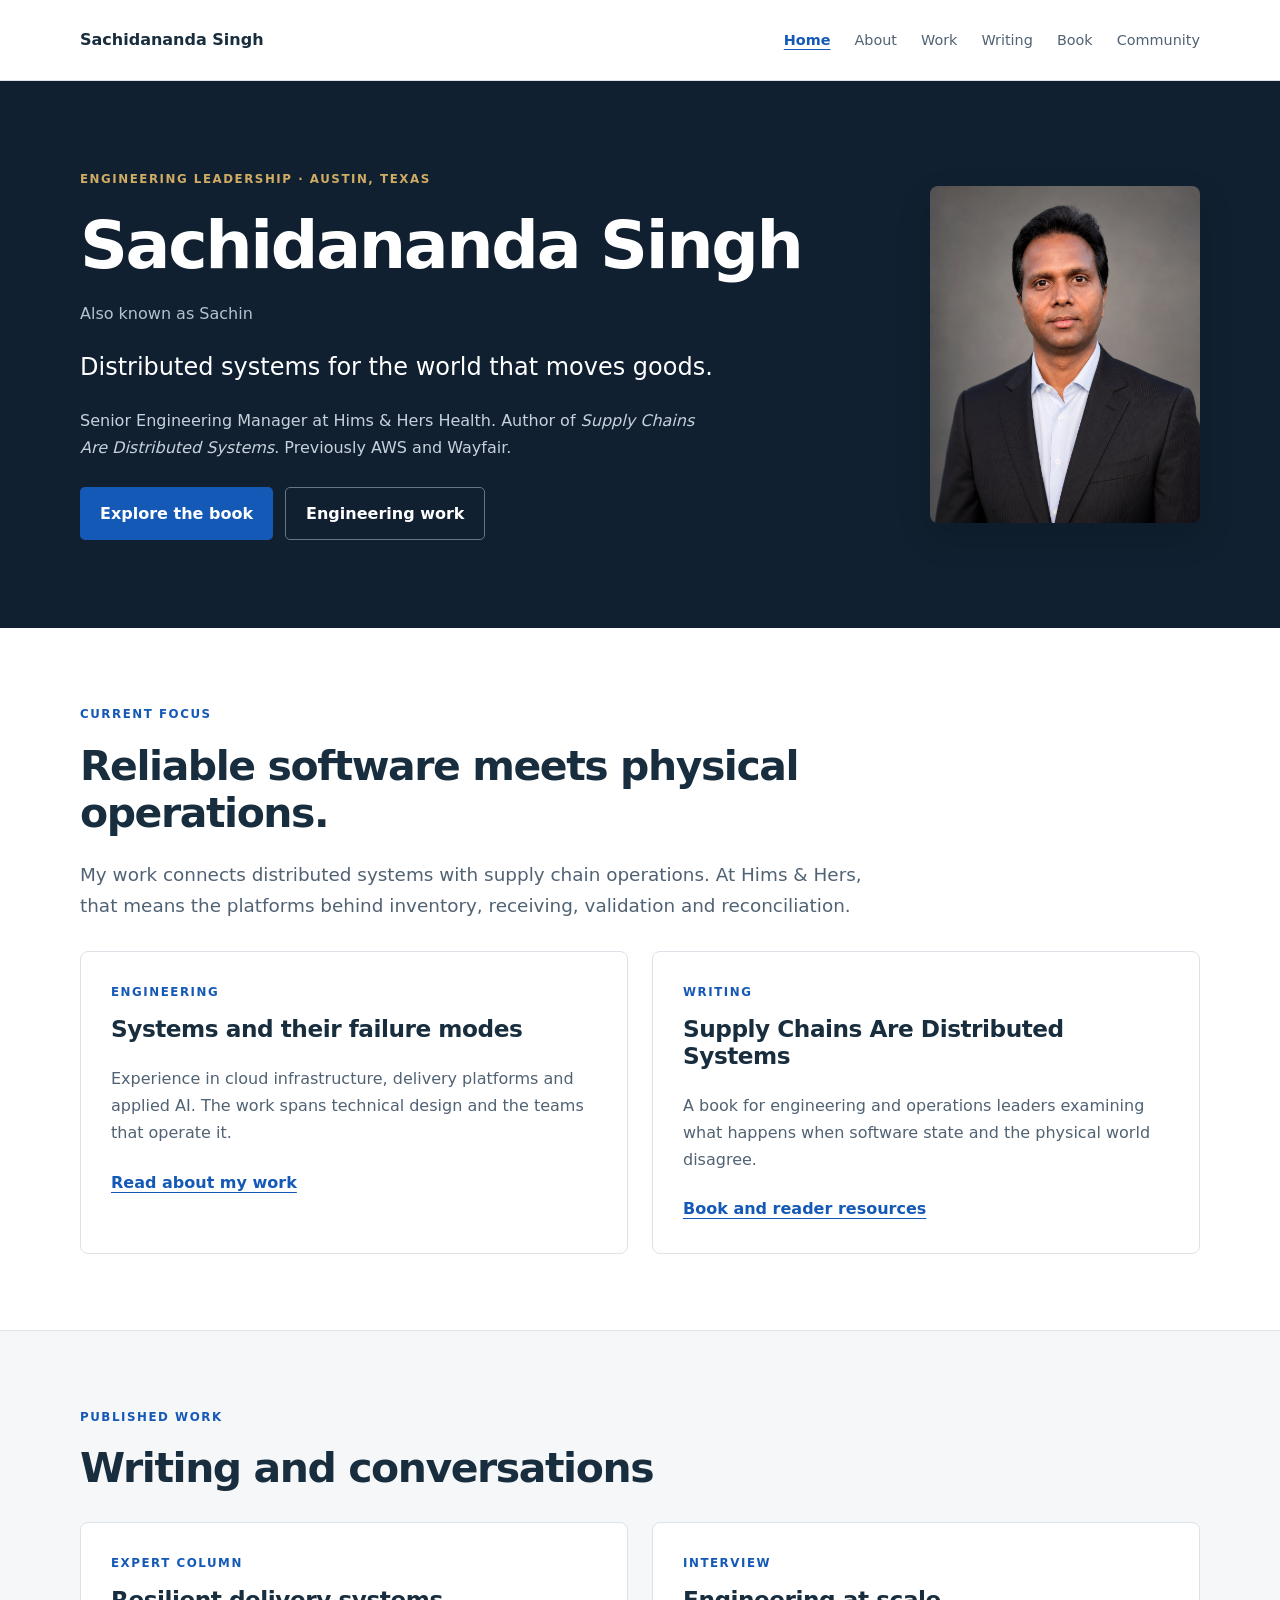
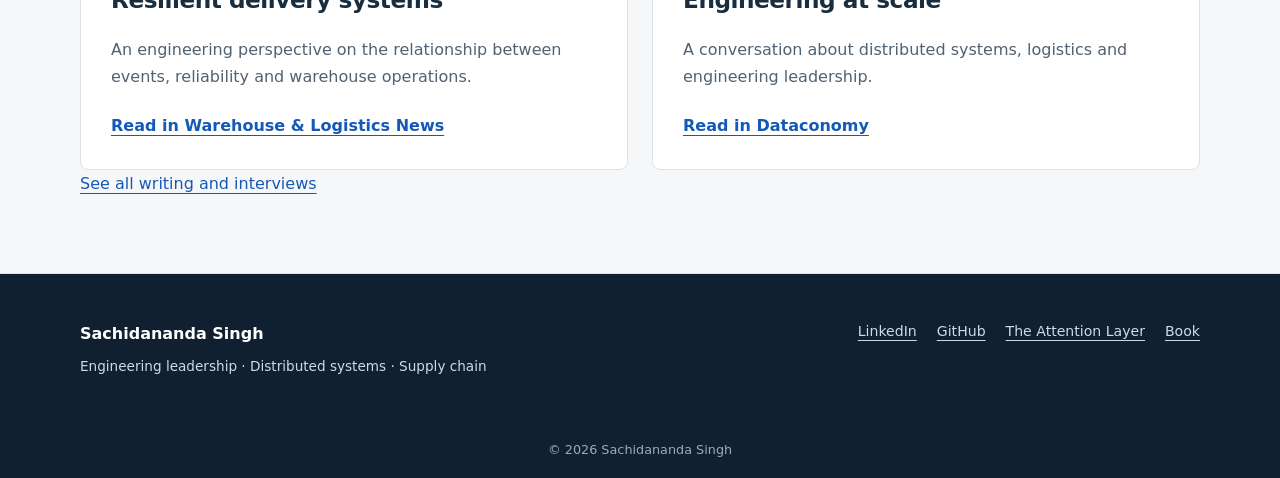
==== index.html @ 9a369cc4 "Build factual professional profile and searchable publication pages" ====
<!doctype html>
<html lang="en"><head><meta charset="utf-8"><meta name="viewport" content="width=device-width, initial-scale=1"><title>Engineering leader in supply chain and distributed systems | Sachidananda Singh</title><meta name="description" content="Sachidananda Singh is a Senior Engineering Manager at Hims &amp; Hers Health and author of Supply Chains Are Distributed Systems. Previously AWS and Wayfair."><link rel="canonical" href="https://showdawn.github.io/me/"><meta property="og:type" content="profile"><meta property="og:title" content="Engineering leader in supply chain and distributed systems"><meta property="og:description" content="Sachidananda Singh is a Senior Engineering Manager at Hims &amp; Hers Health and author of Supply Chains Are Distributed Systems. Previously AWS and Wayfair."><meta property="og:url" content="https://showdawn.github.io/me/"><meta property="og:image" content="https://showdawn.github.io/me/images/sachidananda-singh.jpg"><meta property="og:image:alt" content="Sachidananda Singh"><meta name="twitter:card" content="summary"><meta name="twitter:title" content="Engineering leader in supply chain and distributed systems"><meta name="twitter:description" content="Sachidananda Singh is a Senior Engineering Manager at Hims &amp; Hers Health and author of Supply Chains Are Distributed Systems. Previously AWS and Wayfair."><meta name="twitter:image" content="https://showdawn.github.io/me/images/sachidananda-singh.jpg"><link rel="stylesheet" href="https://showdawn.github.io/me/styles.css"><script type="application/ld+json">{"@context": "https://schema.org", "@type": "ProfilePage", "url": "https://showdawn.github.io/me/", "name": "Engineering leader in supply chain and distributed systems", "dateModified": "2026-09-14", "mainEntity": {"@type": "Person", "@id": "https://showdawn.github.io/me/#person", "name": "Sachidananda Singh", "alternateName": ["Sachin Singh", "Sachidananda (Sachin) Singh"], "url": "https://showdawn.github.io/me/", "image": "https://showdawn.github.io/me/images/sachidananda-singh.jpg", "jobTitle": "Senior Engineering Manager", "worksFor": {"@type": "Organization", "name": "Hims & Hers Health"}, "sameAs": ["https://www.linkedin.com/in/sachidanand/", "https://github.com/showdawn", "https://www.amazon.com/Sachidananda-Singh/e/B0H9X3S6Y4"]}}</script></head>
<body><a class="skip" href="#main">Skip to content</a><header class="site-header"><nav class="wrap nav" aria-label="Main navigation"><a class="logo" href="https://showdawn.github.io/me/">Sachidananda Singh</a><button class="nav-toggle" aria-expanded="false" aria-controls="navigation">Menu</button><div class="nav-links" id="navigation"><a href="https://showdawn.github.io/me/" aria-current="page">Home</a><a href="https://showdawn.github.io/me/about/">About</a><a href="https://showdawn.github.io/me/work/">Work</a><a href="https://showdawn.github.io/me/writing/">Writing</a><a href="https://showdawn.github.io/me/book/">Book</a><a href="https://showdawn.github.io/me/community/">Community</a></div></nav></header><main id="main"><section class="hero"><div class="wrap hero-grid"><div><p class="eyebrow">Engineering leadership · Austin, Texas</p><h1>Sachidananda Singh</h1><p class="alias">Also known as Sachin</p><p class="lead">Distributed systems for the world that moves goods.</p><p class="hero-description">Senior Engineering Manager at Hims &amp; Hers Health. Author of <em>Supply Chains Are Distributed Systems</em>. Previously AWS and Wayfair.</p><div class="actions"><a class="button primary" href="https://showdawn.github.io/me/book/">Explore the book</a><a class="button secondary" href="https://showdawn.github.io/me/work/">Engineering work</a></div></div><img class="portrait" src="https://showdawn.github.io/me/images/sachidananda-singh.jpg" width="1024" height="1280" alt="Sachidananda Singh" fetchpriority="high"></div></section>
 <section class="wrap section" id="expertise"><p class="eyebrow">Current focus</p><h2>Reliable software meets physical operations.</h2><p class="intro">My work connects distributed systems with supply chain operations. At Hims &amp; Hers, that means the platforms behind inventory, receiving, validation and reconciliation.</p><div class="grid two"><article class="card"><p class="eyebrow">Engineering</p><h3>Systems and their failure modes</h3><p>Experience in cloud infrastructure, delivery platforms and applied AI. The work spans technical design and the teams that operate it.</p><a class="" href="https://showdawn.github.io/me/work/">Read about my work</a></article><article class="card"><p class="eyebrow">Writing</p><h3>Supply Chains Are Distributed Systems</h3><p>A book for engineering and operations leaders examining what happens when software state and the physical world disagree.</p><a class="" href="https://showdawn.github.io/me/book/">Book and reader resources</a></article></div></section>
 <section class="band"><div class="wrap section" id="projects"><p class="eyebrow">Published work</p><h2>Writing and conversations</h2><div class="grid two"><article class="card"><p class="eyebrow">Expert column</p><h3>Resilient delivery systems</h3><p>An engineering perspective on the relationship between events, reliability and warehouse operations.</p><a class="" href="https://warehousenews.co.uk/2025/07/how-engineering-leaders-build-resilient-last-mile-systems-a-playbook-from-sachidananda-singh-senior-engineering-manager/">Read in Warehouse &amp; Logistics News</a></article><article class="card"><p class="eyebrow">Interview</p><h3>Engineering at scale</h3><p>A conversation about distributed systems, logistics and engineering leadership.</p><a class="" href="https://dataconomy.com/2025/01/13/leaders-need-real-ai-fluency-now-beyond-knowing-that-it-exists-sachidananda-singh-on-building-resilient-distributed-systems/">Read in Dataconomy</a></article></div><p><a class="" href="https://showdawn.github.io/me/writing/">See all writing and interviews</a></p></div></section></main><footer id="contact"><div class="wrap footer"><div><strong>Sachidananda Singh</strong><p>Engineering leadership · Distributed systems · Supply chain</p></div><div class="footer-links"><a class="" href="https://www.linkedin.com/in/sachidanand/">LinkedIn</a><a class="" href="https://github.com/showdawn">GitHub</a><a class="" href="https://theattentionlayer.substack.com/">The Attention Layer</a><a class="" href="https://showdawn.github.io/me/book/">Book</a></div></div><p class="copyright">© 2026 Sachidananda Singh</p></footer><script src="https://showdawn.github.io/me/script.js"></script></body></html>
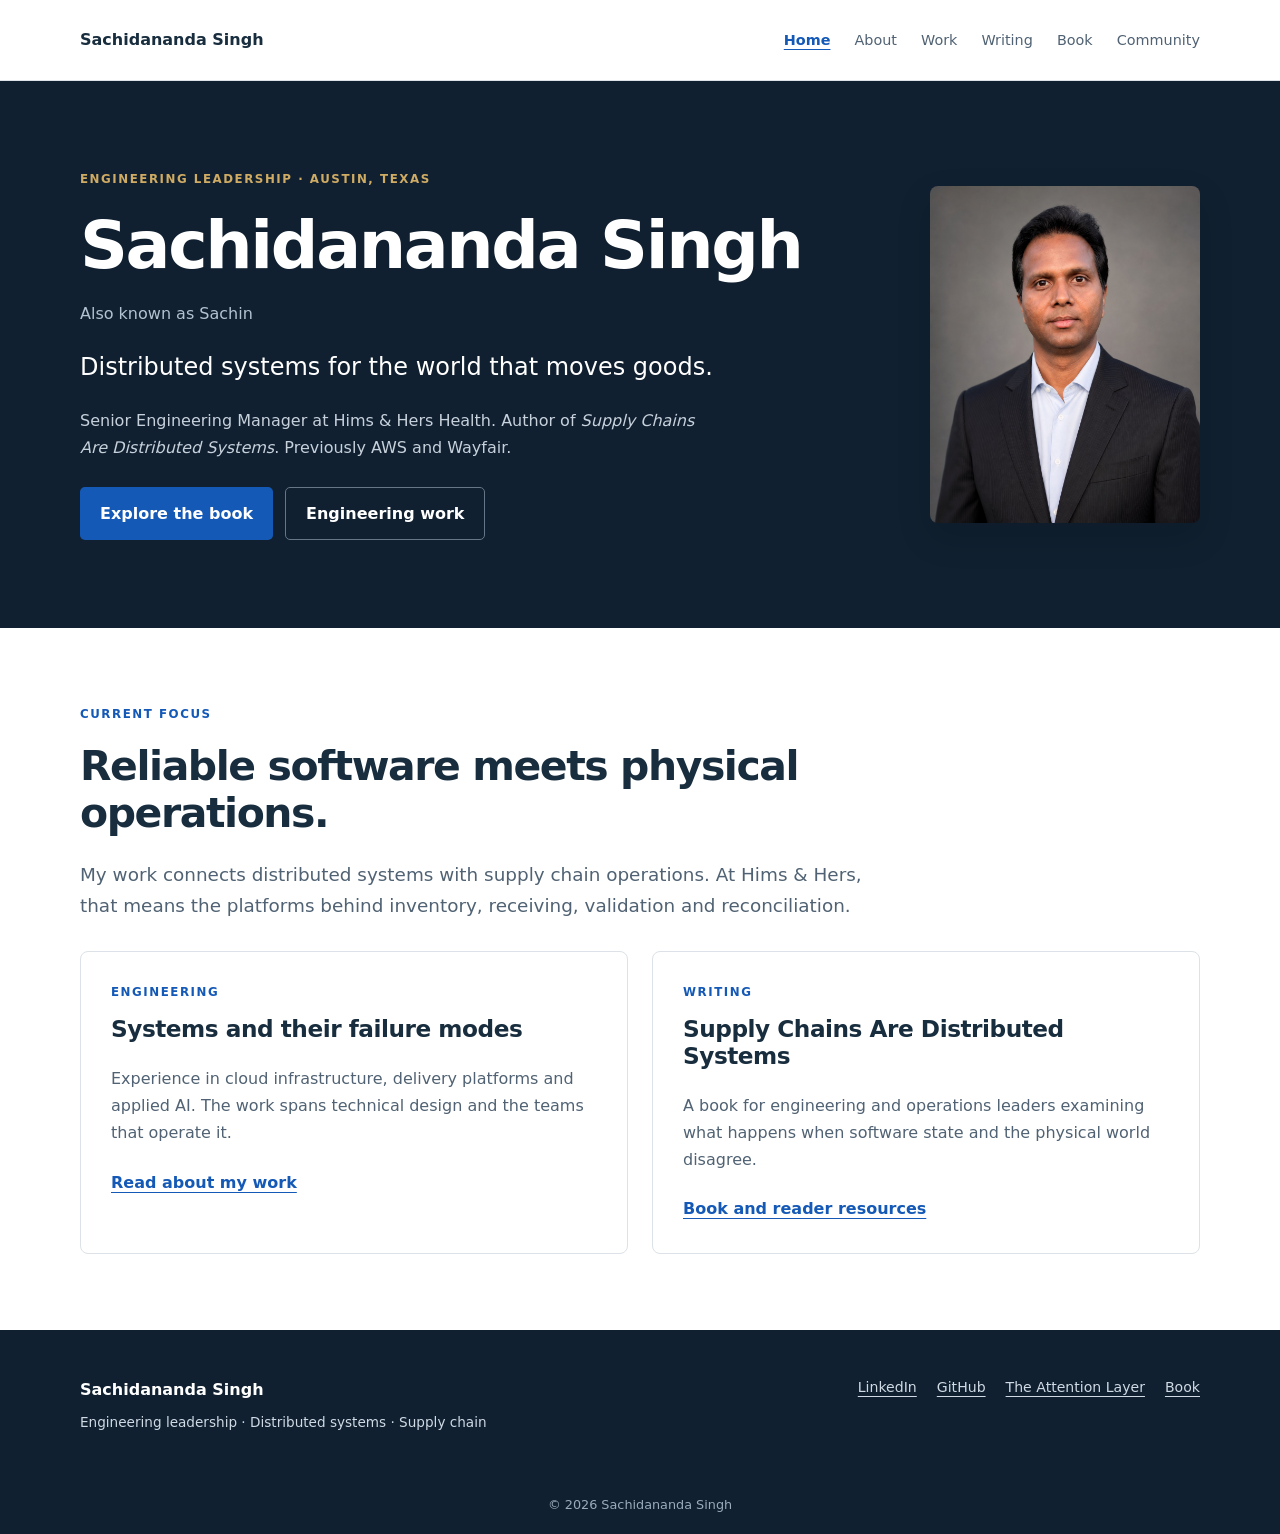
==== commit e2eac4e8: "Remove media references from public website" ====
--- a/index.html
+++ b/index.html
@@ -1,5 +1,5 @@
 <!doctype html>
-<html lang="en"><head><meta charset="utf-8"><meta name="viewport" content="width=device-width, initial-scale=1"><title>Engineering leader in supply chain and distributed systems | Sachidananda Singh</title><meta name="description" content="Sachidananda Singh is a Senior Engineering Manager at Hims &amp; Hers Health and author of Supply Chains Are Distributed Systems. Previously AWS and Wayfair."><link rel="canonical" href="https://showdawn.github.io/me/"><meta property="og:type" content="profile"><meta property="og:title" content="Engineering leader in supply chain and distributed systems"><meta property="og:description" content="Sachidananda Singh is a Senior Engineering Manager at Hims &amp; Hers Health and author of Supply Chains Are Distributed Systems. Previously AWS and Wayfair."><meta property="og:url" content="https://showdawn.github.io/me/"><meta property="og:image" content="https://showdawn.github.io/me/images/sachidananda-singh.jpg"><meta property="og:image:alt" content="Sachidananda Singh"><meta name="twitter:card" content="summary"><meta name="twitter:title" content="Engineering leader in supply chain and distributed systems"><meta name="twitter:description" content="Sachidananda Singh is a Senior Engineering Manager at Hims &amp; Hers Health and author of Supply Chains Are Distributed Systems. Previously AWS and Wayfair."><meta name="twitter:image" content="https://showdawn.github.io/me/images/sachidananda-singh.jpg"><link rel="stylesheet" href="https://showdawn.github.io/me/styles.css"><script type="application/ld+json">{"@context": "https://schema.org", "@type": "ProfilePage", "url": "https://showdawn.github.io/me/", "name": "Engineering leader in supply chain and distributed systems", "dateModified": "2026-09-14", "mainEntity": {"@type": "Person", "@id": "https://showdawn.github.io/me/#person", "name": "Sachidananda Singh", "alternateName": ["Sachin Singh", "Sachidananda (Sachin) Singh"], "url": "https://showdawn.github.io/me/", "image": "https://showdawn.github.io/me/images/sachidananda-singh.jpg", "jobTitle": "Senior Engineering Manager", "worksFor": {"@type": "Organization", "name": "Hims & Hers Health"}, "sameAs": ["https://www.linkedin.com/in/sachidanand/", "https://github.com/showdawn", "https://www.amazon.com/Sachidananda-Singh/e/B0H9X3S6Y4"]}}</script></head>
+<html lang="en"><head><meta charset="utf-8"><meta name="viewport" content="width=device-width, initial-scale=1"><title>Engineering leader in supply chain and distributed systems | Sachidananda Singh</title><meta name="description" content="Sachidananda Singh is a Senior Engineering Manager at Hims &amp; Hers Health and author of Supply Chains Are Distributed Systems. Previously AWS and Wayfair."><link rel="canonical" href="https://showdawn.github.io/me/"><meta property="og:type" content="profile"><meta property="og:title" content="Engineering leader in supply chain and distributed systems"><meta property="og:description" content="Sachidananda Singh is a Senior Engineering Manager at Hims &amp; Hers Health and author of Supply Chains Are Distributed Systems. Previously AWS and Wayfair."><meta property="og:url" content="https://showdawn.github.io/me/"><meta property="og:image" content="https://showdawn.github.io/me/images/sachidananda-singh.jpg"><meta property="og:image:alt" content="Sachidananda Singh"><meta name="twitter:card" content="summary"><meta name="twitter:title" content="Engineering leader in supply chain and distributed systems"><meta name="twitter:description" content="Sachidananda Singh is a Senior Engineering Manager at Hims &amp; Hers Health and author of Supply Chains Are Distributed Systems. Previously AWS and Wayfair."><meta name="twitter:image" content="https://showdawn.github.io/me/images/sachidananda-singh.jpg"><link rel="stylesheet" href="https://showdawn.github.io/me/styles.css"><script type="application/ld+json">{"@context": "https://schema.org", "@type": "ProfilePage", "url": "https://showdawn.github.io/me/", "name": "Engineering leader in supply chain and distributed systems", "dateModified": "2026-09-14", "mainEntity": {"@type": "Person", "@id": "https://showdawn.github.io/me/#person", "name": "Sachidananda Singh", "alternateName": ["Sachin Singh", "Sachidananda (Sachin) Singh"], "url": "https://showdawn.github.io/me/", "image": "https://showdawn.github.io/me/images/sachidananda-singh.jpg", "jobTitle": "Senior Engineering Manager", "worksFor": {"@type": "Organization", "name": "Hims & Hers Health"}, "sameAs": ["https://www.linkedin.com/in/sachidanand/", "https://github.com/showdawn", "https://www.amazon.com/Sachidananda-Singh/e/B0H9X3S6Y4"]}}</script><meta name="google-site-verification" content="_LT2ajNNjuZKzLQ8SscYR_Si97f6bFQzGBwzVaaAatw" /></head>
 <body><a class="skip" href="#main">Skip to content</a><header class="site-header"><nav class="wrap nav" aria-label="Main navigation"><a class="logo" href="https://showdawn.github.io/me/">Sachidananda Singh</a><button class="nav-toggle" aria-expanded="false" aria-controls="navigation">Menu</button><div class="nav-links" id="navigation"><a href="https://showdawn.github.io/me/" aria-current="page">Home</a><a href="https://showdawn.github.io/me/about/">About</a><a href="https://showdawn.github.io/me/work/">Work</a><a href="https://showdawn.github.io/me/writing/">Writing</a><a href="https://showdawn.github.io/me/book/">Book</a><a href="https://showdawn.github.io/me/community/">Community</a></div></nav></header><main id="main"><section class="hero"><div class="wrap hero-grid"><div><p class="eyebrow">Engineering leadership · Austin, Texas</p><h1>Sachidananda Singh</h1><p class="alias">Also known as Sachin</p><p class="lead">Distributed systems for the world that moves goods.</p><p class="hero-description">Senior Engineering Manager at Hims &amp; Hers Health. Author of <em>Supply Chains Are Distributed Systems</em>. Previously AWS and Wayfair.</p><div class="actions"><a class="button primary" href="https://showdawn.github.io/me/book/">Explore the book</a><a class="button secondary" href="https://showdawn.github.io/me/work/">Engineering work</a></div></div><img class="portrait" src="https://showdawn.github.io/me/images/sachidananda-singh.jpg" width="1024" height="1280" alt="Sachidananda Singh" fetchpriority="high"></div></section>
  <section class="wrap section" id="expertise"><p class="eyebrow">Current focus</p><h2>Reliable software meets physical operations.</h2><p class="intro">My work connects distributed systems with supply chain operations. At Hims &amp; Hers, that means the platforms behind inventory, receiving, validation and reconciliation.</p><div class="grid two"><article class="card"><p class="eyebrow">Engineering</p><h3>Systems and their failure modes</h3><p>Experience in cloud infrastructure, delivery platforms and applied AI. The work spans technical design and the teams that operate it.</p><a class="" href="https://showdawn.github.io/me/work/">Read about my work</a></article><article class="card"><p class="eyebrow">Writing</p><h3>Supply Chains Are Distributed Systems</h3><p>A book for engineering and operations leaders examining what happens when software state and the physical world disagree.</p><a class="" href="https://showdawn.github.io/me/book/">Book and reader resources</a></article></div></section>
- <section class="band"><div class="wrap section" id="projects"><p class="eyebrow">Published work</p><h2>Writing and conversations</h2><div class="grid two"><article class="card"><p class="eyebrow">Expert column</p><h3>Resilient delivery systems</h3><p>An engineering perspective on the relationship between events, reliability and warehouse operations.</p><a class="" href="https://warehousenews.co.uk/2025/07/how-engineering-leaders-build-resilient-last-mile-systems-a-playbook-from-sachidananda-singh-senior-engineering-manager/">Read in Warehouse &amp; Logistics News</a></article><article class="card"><p class="eyebrow">Interview</p><h3>Engineering at scale</h3><p>A conversation about distributed systems, logistics and engineering leadership.</p><a class="" href="https://dataconomy.com/2025/01/13/leaders-need-real-ai-fluency-now-beyond-knowing-that-it-exists-sachidananda-singh-on-building-resilient-distributed-systems/">Read in Dataconomy</a></article></div><p><a class="" href="https://showdawn.github.io/me/writing/">See all writing and interviews</a></p></div></section></main><footer id="contact"><div class="wrap footer"><div><strong>Sachidananda Singh</strong><p>Engineering leadership · Distributed systems · Supply chain</p></div><div class="footer-links"><a class="" href="https://www.linkedin.com/in/sachidanand/">LinkedIn</a><a class="" href="https://github.com/showdawn">GitHub</a><a class="" href="https://theattentionlayer.substack.com/">The Attention Layer</a><a class="" href="https://showdawn.github.io/me/book/">Book</a></div></div><p class="copyright">© 2026 Sachidananda Singh</p></footer><script src="https://showdawn.github.io/me/script.js"></script></body></html>+ </main><footer id="contact"><div class="wrap footer"><div><strong>Sachidananda Singh</strong><p>Engineering leadership · Distributed systems · Supply chain</p></div><div class="footer-links"><a class="" href="https://www.linkedin.com/in/sachidanand/">LinkedIn</a><a class="" href="https://github.com/showdawn">GitHub</a><a class="" href="https://theattentionlayer.substack.com/">The Attention Layer</a><a class="" href="https://showdawn.github.io/me/book/">Book</a></div></div><p class="copyright">© 2026 Sachidananda Singh</p></footer><script src="https://showdawn.github.io/me/script.js"></script></body></html>
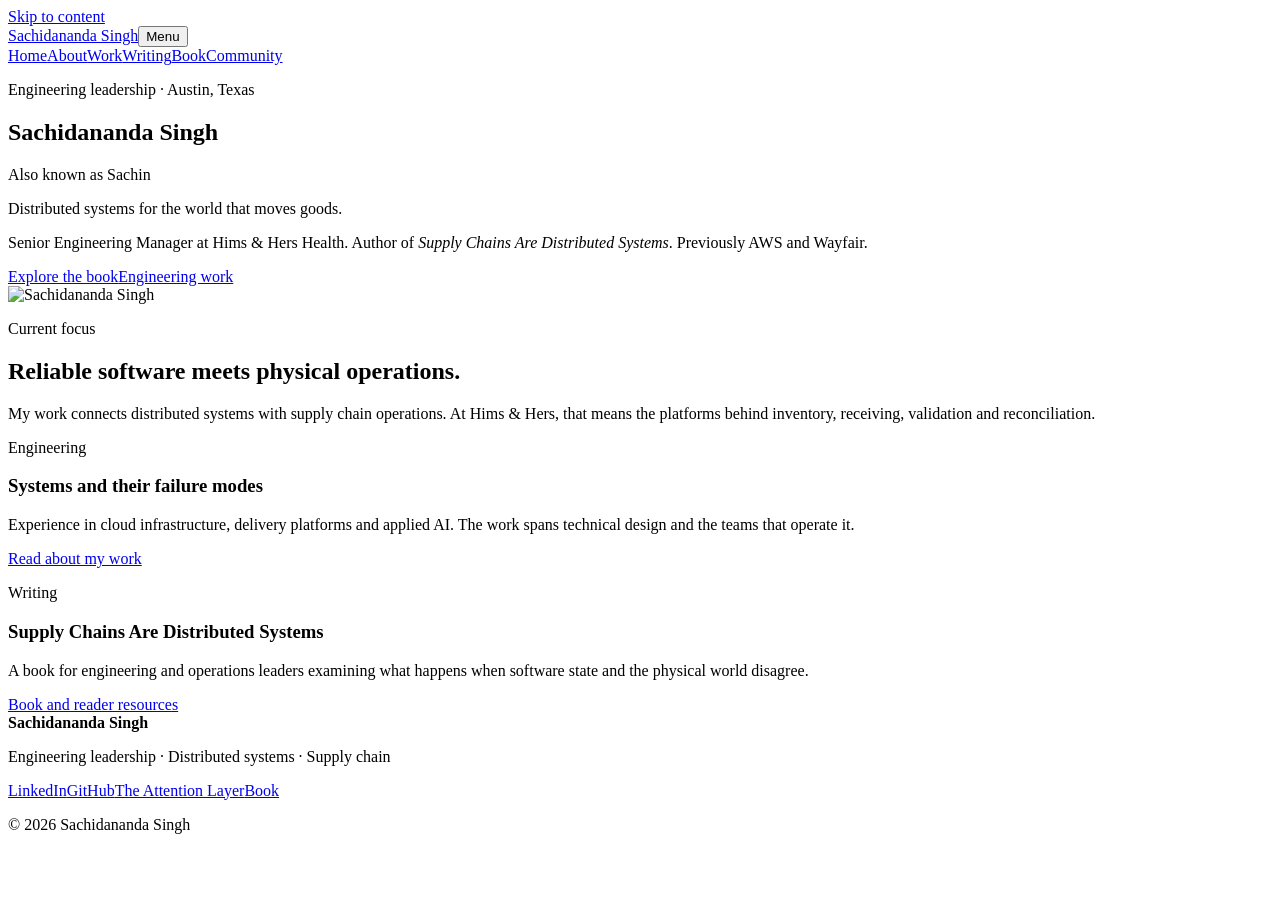
==== commit fb249eec: "Move personal site to sachidanandasingh.com" ====
--- a/index.html
+++ b/index.html
@@ -1,5 +1,5 @@
 <!doctype html>
-<html lang="en"><head><meta charset="utf-8"><meta name="viewport" content="width=device-width, initial-scale=1"><title>Engineering leader in supply chain and distributed systems | Sachidananda Singh</title><meta name="description" content="Sachidananda Singh is a Senior Engineering Manager at Hims &amp; Hers Health and author of Supply Chains Are Distributed Systems. Previously AWS and Wayfair."><link rel="canonical" href="https://showdawn.github.io/me/"><meta property="og:type" content="profile"><meta property="og:title" content="Engineering leader in supply chain and distributed systems"><meta property="og:description" content="Sachidananda Singh is a Senior Engineering Manager at Hims &amp; Hers Health and author of Supply Chains Are Distributed Systems. Previously AWS and Wayfair."><meta property="og:url" content="https://showdawn.github.io/me/"><meta property="og:image" content="https://showdawn.github.io/me/images/sachidananda-singh.jpg"><meta property="og:image:alt" content="Sachidananda Singh"><meta name="twitter:card" content="summary"><meta name="twitter:title" content="Engineering leader in supply chain and distributed systems"><meta name="twitter:description" content="Sachidananda Singh is a Senior Engineering Manager at Hims &amp; Hers Health and author of Supply Chains Are Distributed Systems. Previously AWS and Wayfair."><meta name="twitter:image" content="https://showdawn.github.io/me/images/sachidananda-singh.jpg"><link rel="stylesheet" href="https://showdawn.github.io/me/styles.css"><script type="application/ld+json">{"@context": "https://schema.org", "@type": "ProfilePage", "url": "https://showdawn.github.io/me/", "name": "Engineering leader in supply chain and distributed systems", "dateModified": "2026-09-14", "mainEntity": {"@type": "Person", "@id": "https://showdawn.github.io/me/#person", "name": "Sachidananda Singh", "alternateName": ["Sachin Singh", "Sachidananda (Sachin) Singh"], "url": "https://showdawn.github.io/me/", "image": "https://showdawn.github.io/me/images/sachidananda-singh.jpg", "jobTitle": "Senior Engineering Manager", "worksFor": {"@type": "Organization", "name": "Hims & Hers Health"}, "sameAs": ["https://www.linkedin.com/in/sachidanand/", "https://github.com/showdawn", "https://www.amazon.com/Sachidananda-Singh/e/B0H9X3S6Y4"]}}</script><meta name="google-site-verification" content="_LT2ajNNjuZKzLQ8SscYR_Si97f6bFQzGBwzVaaAatw" /></head>
-<body><a class="skip" href="#main">Skip to content</a><header class="site-header"><nav class="wrap nav" aria-label="Main navigation"><a class="logo" href="https://showdawn.github.io/me/">Sachidananda Singh</a><button class="nav-toggle" aria-expanded="false" aria-controls="navigation">Menu</button><div class="nav-links" id="navigation"><a href="https://showdawn.github.io/me/" aria-current="page">Home</a><a href="https://showdawn.github.io/me/about/">About</a><a href="https://showdawn.github.io/me/work/">Work</a><a href="https://showdawn.github.io/me/writing/">Writing</a><a href="https://showdawn.github.io/me/book/">Book</a><a href="https://showdawn.github.io/me/community/">Community</a></div></nav></header><main id="main"><section class="hero"><div class="wrap hero-grid"><div><p class="eyebrow">Engineering leadership · Austin, Texas</p><h1>Sachidananda Singh</h1><p class="alias">Also known as Sachin</p><p class="lead">Distributed systems for the world that moves goods.</p><p class="hero-description">Senior Engineering Manager at Hims &amp; Hers Health. Author of <em>Supply Chains Are Distributed Systems</em>. Previously AWS and Wayfair.</p><div class="actions"><a class="button primary" href="https://showdawn.github.io/me/book/">Explore the book</a><a class="button secondary" href="https://showdawn.github.io/me/work/">Engineering work</a></div></div><img class="portrait" src="https://showdawn.github.io/me/images/sachidananda-singh.jpg" width="1024" height="1280" alt="Sachidananda Singh" fetchpriority="high"></div></section>
- <section class="wrap section" id="expertise"><p class="eyebrow">Current focus</p><h2>Reliable software meets physical operations.</h2><p class="intro">My work connects distributed systems with supply chain operations. At Hims &amp; Hers, that means the platforms behind inventory, receiving, validation and reconciliation.</p><div class="grid two"><article class="card"><p class="eyebrow">Engineering</p><h3>Systems and their failure modes</h3><p>Experience in cloud infrastructure, delivery platforms and applied AI. The work spans technical design and the teams that operate it.</p><a class="" href="https://showdawn.github.io/me/work/">Read about my work</a></article><article class="card"><p class="eyebrow">Writing</p><h3>Supply Chains Are Distributed Systems</h3><p>A book for engineering and operations leaders examining what happens when software state and the physical world disagree.</p><a class="" href="https://showdawn.github.io/me/book/">Book and reader resources</a></article></div></section>
- </main><footer id="contact"><div class="wrap footer"><div><strong>Sachidananda Singh</strong><p>Engineering leadership · Distributed systems · Supply chain</p></div><div class="footer-links"><a class="" href="https://www.linkedin.com/in/sachidanand/">LinkedIn</a><a class="" href="https://github.com/showdawn">GitHub</a><a class="" href="https://theattentionlayer.substack.com/">The Attention Layer</a><a class="" href="https://showdawn.github.io/me/book/">Book</a></div></div><p class="copyright">© 2026 Sachidananda Singh</p></footer><script src="https://showdawn.github.io/me/script.js"></script></body></html>+<html lang="en"><head><meta charset="utf-8"><meta name="viewport" content="width=device-width, initial-scale=1"><title>Engineering leader in supply chain and distributed systems | Sachidananda Singh</title><meta name="description" content="Sachidananda Singh is a Senior Engineering Manager at Hims &amp; Hers Health and author of Supply Chains Are Distributed Systems. Previously AWS and Wayfair."><link rel="canonical" href="https://sachidanandasingh.com/"><meta property="og:type" content="profile"><meta property="og:title" content="Engineering leader in supply chain and distributed systems"><meta property="og:description" content="Sachidananda Singh is a Senior Engineering Manager at Hims &amp; Hers Health and author of Supply Chains Are Distributed Systems. Previously AWS and Wayfair."><meta property="og:url" content="https://sachidanandasingh.com/"><meta property="og:image" content="https://sachidanandasingh.com/images/sachidananda-singh.jpg"><meta property="og:image:alt" content="Sachidananda Singh"><meta name="twitter:card" content="summary"><meta name="twitter:title" content="Engineering leader in supply chain and distributed systems"><meta name="twitter:description" content="Sachidananda Singh is a Senior Engineering Manager at Hims &amp; Hers Health and author of Supply Chains Are Distributed Systems. Previously AWS and Wayfair."><meta name="twitter:image" content="https://sachidanandasingh.com/images/sachidananda-singh.jpg"><link rel="stylesheet" href="https://sachidanandasingh.com/styles.css"><script type="application/ld+json">{"@context": "https://schema.org", "@type": "ProfilePage", "url": "https://sachidanandasingh.com/", "name": "Engineering leader in supply chain and distributed systems", "dateModified": "2026-09-14", "mainEntity": {"@type": "Person", "@id": "https://sachidanandasingh.com/#person", "name": "Sachidananda Singh", "alternateName": ["Sachin Singh", "Sachidananda (Sachin) Singh"], "url": "https://sachidanandasingh.com/", "image": "https://sachidanandasingh.com/images/sachidananda-singh.jpg", "jobTitle": "Senior Engineering Manager", "worksFor": {"@type": "Organization", "name": "Hims & Hers Health"}, "sameAs": ["https://www.linkedin.com/in/sachidanand/", "https://github.com/showdawn", "https://www.amazon.com/Sachidananda-Singh/e/B0H9X3S6Y4"]}}</script><meta name="google-site-verification" content="_LT2ajNNjuZKzLQ8SscYR_Si97f6bFQzGBwzVaaAatw" /></head>
+<body><a class="skip" href="#main">Skip to content</a><header class="site-header"><nav class="wrap nav" aria-label="Main navigation"><a class="logo" href="https://sachidanandasingh.com/">Sachidananda Singh</a><button class="nav-toggle" aria-expanded="false" aria-controls="navigation">Menu</button><div class="nav-links" id="navigation"><a href="https://sachidanandasingh.com/" aria-current="page">Home</a><a href="https://sachidanandasingh.com/about/">About</a><a href="https://sachidanandasingh.com/work/">Work</a><a href="https://sachidanandasingh.com/writing/">Writing</a><a href="https://sachidanandasingh.com/book/">Book</a><a href="https://sachidanandasingh.com/community/">Community</a></div></nav></header><main id="main"><section class="hero"><div class="wrap hero-grid"><div><p class="eyebrow">Engineering leadership · Austin, Texas</p><h1>Sachidananda Singh</h1><p class="alias">Also known as Sachin</p><p class="lead">Distributed systems for the world that moves goods.</p><p class="hero-description">Senior Engineering Manager at Hims &amp; Hers Health. Author of <em>Supply Chains Are Distributed Systems</em>. Previously AWS and Wayfair.</p><div class="actions"><a class="button primary" href="https://sachidanandasingh.com/book/">Explore the book</a><a class="button secondary" href="https://sachidanandasingh.com/work/">Engineering work</a></div></div><img class="portrait" src="https://sachidanandasingh.com/images/sachidananda-singh.jpg" width="1024" height="1280" alt="Sachidananda Singh" fetchpriority="high"></div></section>
+ <section class="wrap section" id="expertise"><p class="eyebrow">Current focus</p><h2>Reliable software meets physical operations.</h2><p class="intro">My work connects distributed systems with supply chain operations. At Hims &amp; Hers, that means the platforms behind inventory, receiving, validation and reconciliation.</p><div class="grid two"><article class="card"><p class="eyebrow">Engineering</p><h3>Systems and their failure modes</h3><p>Experience in cloud infrastructure, delivery platforms and applied AI. The work spans technical design and the teams that operate it.</p><a class="" href="https://sachidanandasingh.com/work/">Read about my work</a></article><article class="card"><p class="eyebrow">Writing</p><h3>Supply Chains Are Distributed Systems</h3><p>A book for engineering and operations leaders examining what happens when software state and the physical world disagree.</p><a class="" href="https://sachidanandasingh.com/book/">Book and reader resources</a></article></div></section>
+ </main><footer id="contact"><div class="wrap footer"><div><strong>Sachidananda Singh</strong><p>Engineering leadership · Distributed systems · Supply chain</p></div><div class="footer-links"><a class="" href="https://www.linkedin.com/in/sachidanand/">LinkedIn</a><a class="" href="https://github.com/showdawn">GitHub</a><a class="" href="https://theattentionlayer.substack.com/">The Attention Layer</a><a class="" href="https://sachidanandasingh.com/book/">Book</a></div></div><p class="copyright">© 2026 Sachidananda Singh</p></footer><script src="https://sachidanandasingh.com/script.js"></script></body></html>
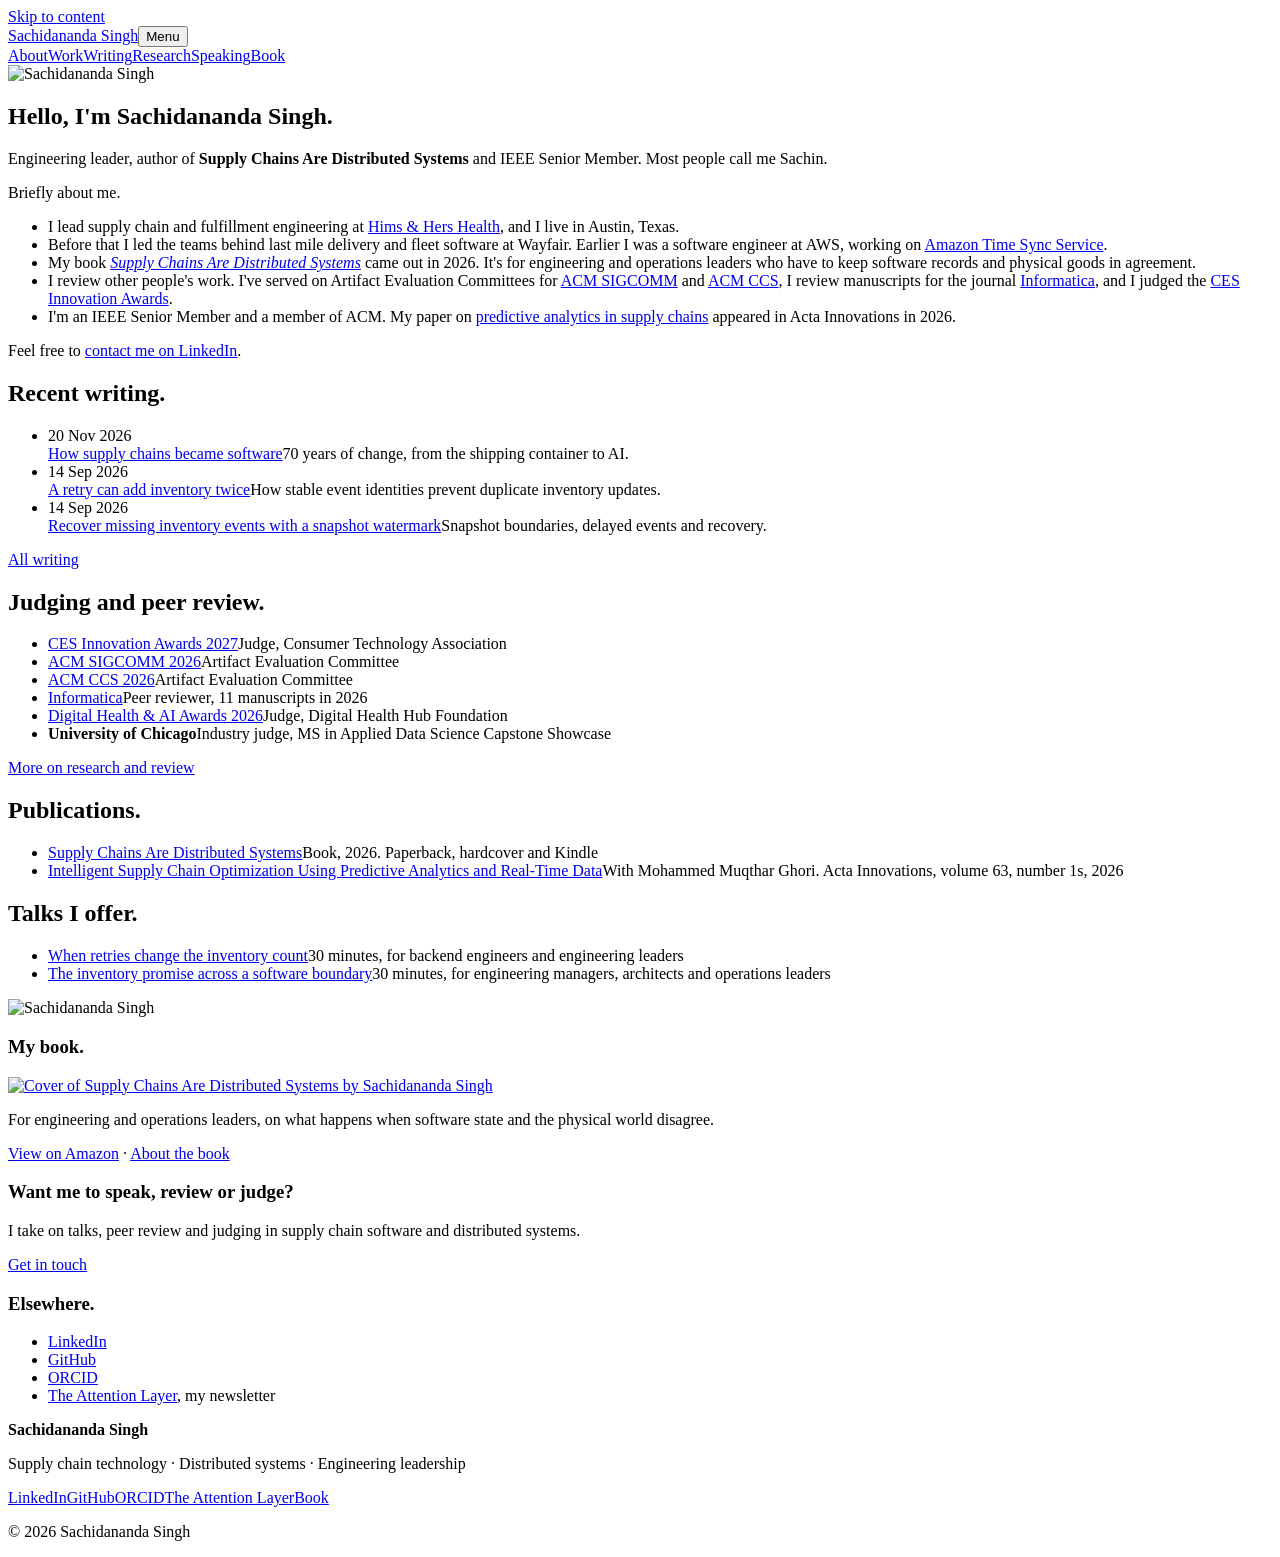
==== commit 7a85b13d: "Rebuild the site as a plain personal page Home is now a short first person introduction with linked " ====
--- a/index.html
+++ b/index.html
@@ -1,5 +1,91 @@
 <!doctype html>
-<html lang="en"><head><meta charset="utf-8"><meta name="viewport" content="width=device-width, initial-scale=1"><title>Engineering leader in supply chain and distributed systems | Sachidananda Singh</title><meta name="description" content="Sachidananda Singh is a Senior Engineering Manager at Hims &amp; Hers Health and author of Supply Chains Are Distributed Systems. Previously AWS and Wayfair."><link rel="canonical" href="https://sachidanandasingh.com/"><meta property="og:type" content="profile"><meta property="og:title" content="Engineering leader in supply chain and distributed systems"><meta property="og:description" content="Sachidananda Singh is a Senior Engineering Manager at Hims &amp; Hers Health and author of Supply Chains Are Distributed Systems. Previously AWS and Wayfair."><meta property="og:url" content="https://sachidanandasingh.com/"><meta property="og:image" content="https://sachidanandasingh.com/images/sachidananda-singh.jpg"><meta property="og:image:alt" content="Sachidananda Singh"><meta name="twitter:card" content="summary"><meta name="twitter:title" content="Engineering leader in supply chain and distributed systems"><meta name="twitter:description" content="Sachidananda Singh is a Senior Engineering Manager at Hims &amp; Hers Health and author of Supply Chains Are Distributed Systems. Previously AWS and Wayfair."><meta name="twitter:image" content="https://sachidanandasingh.com/images/sachidananda-singh.jpg"><link rel="stylesheet" href="https://sachidanandasingh.com/styles.css"><script type="application/ld+json">{"@context": "https://schema.org", "@type": "ProfilePage", "url": "https://sachidanandasingh.com/", "name": "Engineering leader in supply chain and distributed systems", "dateModified": "2026-09-14", "mainEntity": {"@type": "Person", "@id": "https://sachidanandasingh.com/#person", "name": "Sachidananda Singh", "alternateName": ["Sachin Singh", "Sachidananda (Sachin) Singh"], "url": "https://sachidanandasingh.com/", "image": "https://sachidanandasingh.com/images/sachidananda-singh.jpg", "jobTitle": "Senior Engineering Manager", "worksFor": {"@type": "Organization", "name": "Hims & Hers Health"}, "sameAs": ["https://www.linkedin.com/in/sachidanand/", "https://github.com/showdawn", "https://www.amazon.com/Sachidananda-Singh/e/B0H9X3S6Y4"]}}</script><meta name="google-site-verification" content="_LT2ajNNjuZKzLQ8SscYR_Si97f6bFQzGBwzVaaAatw" /></head>
-<body><a class="skip" href="#main">Skip to content</a><header class="site-header"><nav class="wrap nav" aria-label="Main navigation"><a class="logo" href="https://sachidanandasingh.com/">Sachidananda Singh</a><button class="nav-toggle" aria-expanded="false" aria-controls="navigation">Menu</button><div class="nav-links" id="navigation"><a href="https://sachidanandasingh.com/" aria-current="page">Home</a><a href="https://sachidanandasingh.com/about/">About</a><a href="https://sachidanandasingh.com/work/">Work</a><a href="https://sachidanandasingh.com/writing/">Writing</a><a href="https://sachidanandasingh.com/book/">Book</a><a href="https://sachidanandasingh.com/community/">Community</a></div></nav></header><main id="main"><section class="hero"><div class="wrap hero-grid"><div><p class="eyebrow">Engineering leadership · Austin, Texas</p><h1>Sachidananda Singh</h1><p class="alias">Also known as Sachin</p><p class="lead">Distributed systems for the world that moves goods.</p><p class="hero-description">Senior Engineering Manager at Hims &amp; Hers Health. Author of <em>Supply Chains Are Distributed Systems</em>. Previously AWS and Wayfair.</p><div class="actions"><a class="button primary" href="https://sachidanandasingh.com/book/">Explore the book</a><a class="button secondary" href="https://sachidanandasingh.com/work/">Engineering work</a></div></div><img class="portrait" src="https://sachidanandasingh.com/images/sachidananda-singh.jpg" width="1024" height="1280" alt="Sachidananda Singh" fetchpriority="high"></div></section>
- <section class="wrap section" id="expertise"><p class="eyebrow">Current focus</p><h2>Reliable software meets physical operations.</h2><p class="intro">My work connects distributed systems with supply chain operations. At Hims &amp; Hers, that means the platforms behind inventory, receiving, validation and reconciliation.</p><div class="grid two"><article class="card"><p class="eyebrow">Engineering</p><h3>Systems and their failure modes</h3><p>Experience in cloud infrastructure, delivery platforms and applied AI. The work spans technical design and the teams that operate it.</p><a class="" href="https://sachidanandasingh.com/work/">Read about my work</a></article><article class="card"><p class="eyebrow">Writing</p><h3>Supply Chains Are Distributed Systems</h3><p>A book for engineering and operations leaders examining what happens when software state and the physical world disagree.</p><a class="" href="https://sachidanandasingh.com/book/">Book and reader resources</a></article></div></section>
- </main><footer id="contact"><div class="wrap footer"><div><strong>Sachidananda Singh</strong><p>Engineering leadership · Distributed systems · Supply chain</p></div><div class="footer-links"><a class="" href="https://www.linkedin.com/in/sachidanand/">LinkedIn</a><a class="" href="https://github.com/showdawn">GitHub</a><a class="" href="https://theattentionlayer.substack.com/">The Attention Layer</a><a class="" href="https://sachidanandasingh.com/book/">Book</a></div></div><p class="copyright">© 2026 Sachidananda Singh</p></footer><script src="https://sachidanandasingh.com/script.js"></script></body></html>+<html lang="en">
+<head>
+<meta charset="utf-8">
+<meta name="viewport" content="width=device-width, initial-scale=1">
+<title>Sachidananda Singh | Supply chain software and distributed systems</title>
+<meta name="description" content="Sachidananda (Sachin) Singh is an engineering leader in supply chain software and distributed systems, author of Supply Chains Are Distributed Systems.">
+<meta name="author" content="Sachidananda Singh">
+<link rel="canonical" href="https://sachidanandasingh.com/">
+<meta property="og:type" content="profile">
+<meta property="og:site_name" content="Sachidananda Singh">
+<meta property="og:title" content="Sachidananda Singh | Supply chain software and distributed systems">
+<meta property="og:description" content="Sachidananda (Sachin) Singh is an engineering leader in supply chain software and distributed systems, author of Supply Chains Are Distributed Systems.">
+<meta property="og:url" content="https://sachidanandasingh.com/">
+<meta property="og:image" content="https://sachidanandasingh.com/images/sachidananda-singh.jpg">
+<meta property="og:image:alt" content="Sachidananda Singh">
+<meta name="twitter:card" content="summary">
+<meta name="twitter:title" content="Sachidananda Singh | Supply chain software and distributed systems">
+<meta name="twitter:description" content="Sachidananda (Sachin) Singh is an engineering leader in supply chain software and distributed systems, author of Supply Chains Are Distributed Systems.">
+<meta name="twitter:image" content="https://sachidanandasingh.com/images/sachidananda-singh.jpg">
+<link rel="icon" href="https://sachidanandasingh.com/favicon.svg" type="image/svg+xml">
+<link rel="preconnect" href="https://fonts.googleapis.com"><link rel="preconnect" href="https://fonts.gstatic.com" crossorigin><link rel="stylesheet" href="https://fonts.googleapis.com/css2?family=Inter:wght@400..800&amp;display=swap">
+<link rel="stylesheet" href="https://sachidanandasingh.com/styles.css?v=20261120d">
+<script type="application/ld+json">{"@context": "https://schema.org", "@graph": [{"@type": "WebSite", "@id": "https://sachidanandasingh.com/#website", "url": "https://sachidanandasingh.com/", "name": "Sachidananda Singh", "inLanguage": "en"}, {"@type": "ProfilePage", "url": "https://sachidanandasingh.com/", "name": "Sachidananda Singh", "dateModified": "2026-11-20", "isPartOf": {"@id": "https://sachidanandasingh.com/#website"}, "mainEntity": {"@type": "Person", "@id": "https://sachidanandasingh.com/#person", "name": "Sachidananda Singh", "alternateName": ["Sachin Singh", "Sachidananda (Sachin) Singh"], "description": "Engineering leader in supply chain software and distributed systems, and author of Supply Chains Are Distributed Systems.", "url": "https://sachidanandasingh.com/", "image": "https://sachidanandasingh.com/images/sachidananda-singh.jpg", "jobTitle": "Senior Engineering Manager", "worksFor": {"@type": "Organization", "name": "Hims & Hers Health", "url": "https://www.hims.com/"}, "address": {"@type": "PostalAddress", "addressLocality": "Austin", "addressRegion": "TX", "addressCountry": "US"}, "alumniOf": {"@type": "CollegeOrUniversity", "name": "Sri Venkateswara University"}, "memberOf": [{"@type": "Organization", "name": "IEEE", "url": "https://www.ieee.org/"}, {"@type": "Organization", "name": "Association for Computing Machinery", "url": "https://www.acm.org/"}], "knowsAbout": ["Supply chain software", "Distributed systems", "Inventory and fulfillment platforms", "Last mile delivery software", "Time synchronization", "AI in operational decisions"], "identifier": {"@type": "PropertyValue", "propertyID": "ORCID", "value": "0009-0000-1926-6085"}, "sameAs": ["https://www.linkedin.com/in/sachidanand/", "https://github.com/showdawn", "https://orcid.org/0009-0000-1926-6085", "https://www.amazon.com/Sachidananda-Singh/e/B0H9X3S6Y4", "https://sessionize.com/sachidananda-singh/"]}}]}</script>
+<meta name="google-site-verification" content="_LT2ajNNjuZKzLQ8SscYR_Si97f6bFQzGBwzVaaAatw">
+<meta name="google-site-verification" content="7UxbhBd1fpEf09kclrhTqqzq4XXfyxk5YruET4JECC8">
+</head>
+<body><a class="skip" href="#main">Skip to content</a><header class="site-header"><nav class="wrap nav" aria-label="Main navigation"><a class="logo" href="https://sachidanandasingh.com/">Sachidananda Singh</a><button class="nav-toggle" aria-expanded="false" aria-controls="navigation">Menu</button><div class="nav-links" id="navigation"><a href="https://sachidanandasingh.com/about/">About</a><a href="https://sachidanandasingh.com/work/">Work</a><a href="https://sachidanandasingh.com/writing/">Writing</a><a href="https://sachidanandasingh.com/research/">Research</a><a href="https://sachidanandasingh.com/speaking/">Speaking</a><a href="https://sachidanandasingh.com/book/">Book</a></div></nav></header>
+<main id="main">
+<section class="wrap hello">
+<div class="hello-main">
+<img class="hello-photo-m" src="https://sachidanandasingh.com/images/sachidananda-singh.jpg" width="1024" height="1280" alt="Sachidananda Singh">
+<h1>Hello, I'm Sachidananda Singh<span class="dot">.</span></h1>
+<p class="hello-sub">Engineering leader, author of <strong>Supply Chains Are Distributed Systems</strong> and IEEE Senior Member. Most people call me Sachin.</p>
+<p>Briefly about me.</p>
+<ul class="about-list">
+<li>I lead supply chain and fulfillment engineering at <a href="https://www.hims.com/">Hims &amp; Hers Health</a>, and I live in Austin, Texas.</li>
+<li>Before that I led the teams behind last mile delivery and fleet software at Wayfair. Earlier I was a software engineer at AWS, working on <a href="https://docs.aws.amazon.com/AWSEC2/latest/UserGuide/set-time.html">Amazon Time Sync Service</a>.</li>
+<li>My book <a href="https://sachidanandasingh.com/book/"><em>Supply Chains Are Distributed Systems</em></a> came out in 2026. It's for engineering and operations leaders who have to keep software records and physical goods in agreement.</li>
+<li>I review other people's work. I've served on Artifact Evaluation Committees for <a href="https://conferences.sigcomm.org/sigcomm/2026/artifacts/">ACM SIGCOMM</a> and <a href="https://www.sigsac.org/ccs/CCS2026/call-for/call-for-artifacts.html">ACM CCS</a>, I review manuscripts for the journal <a href="https://www.informatica.si/index.php/informatica">Informatica</a>, and I judged the <a href="https://cta.secure-platform.com/ces-judging-application/gallery/rounds/82014/details/31113">CES Innovation Awards</a>.</li>
+<li>I'm an IEEE Senior Member and a member of ACM. My paper on <a href="https://doi.org/10.62441/actainnovations.v63i1s.1426">predictive analytics in supply chains</a> appeared in Acta Innovations in 2026.</li>
+</ul>
+<p>Feel free to <a href="https://www.linkedin.com/in/sachidanand/">contact me on LinkedIn</a>.</p>
+
+<h2 id="writing">Recent writing<span class="dot">.</span></h2>
+<ul class="dated">
+<li><time datetime="2026-11-20">20 Nov 2026</time><div><a href="https://sachidanandasingh.com/writing/how-supply-chains-became-software/">How supply chains became software</a><span>70 years of change, from the shipping container to AI.</span></div></li>
+<li><time datetime="2026-09-14">14 Sep 2026</time><div><a href="https://sachidanandasingh.com/writing/duplicate-inventory-events/">A retry can add inventory twice</a><span>How stable event identities prevent duplicate inventory updates.</span></div></li>
+<li><time datetime="2026-09-14">14 Sep 2026</time><div><a href="https://sachidanandasingh.com/writing/snapshot-watermarks/">Recover missing inventory events with a snapshot watermark</a><span>Snapshot boundaries, delayed events and recovery.</span></div></li>
+</ul>
+<p class="more"><a href="https://sachidanandasingh.com/writing/">All writing</a></p>
+
+<h2 id="review">Judging and peer review<span class="dot">.</span></h2>
+<ul class="plain">
+<li><a href="https://cta.secure-platform.com/ces-judging-application/gallery/rounds/82014/details/31113">CES Innovation Awards 2027</a><span>Judge, Consumer Technology Association</span></li>
+<li><a href="https://conferences.sigcomm.org/sigcomm/2026/artifacts/">ACM SIGCOMM 2026</a><span>Artifact Evaluation Committee</span></li>
+<li><a href="https://www.sigsac.org/ccs/CCS2026/call-for/call-for-artifacts.html">ACM CCS 2026</a><span>Artifact Evaluation Committee</span></li>
+<li><a href="https://www.informatica.si/index.php/informatica">Informatica</a><span>Peer reviewer, 11 manuscripts in 2026</span></li>
+<li><a href="https://www.digitalhealthhub.org/awards/2026/judges">Digital Health &amp; AI Awards 2026</a><span>Judge, Digital Health Hub Foundation</span></li>
+<li><strong>University of Chicago</strong><span>Industry judge, MS in Applied Data Science Capstone Showcase</span></li>
+</ul>
+<p class="more"><a href="https://sachidanandasingh.com/research/">More on research and review</a></p>
+
+<h2 id="publications">Publications<span class="dot">.</span></h2>
+<ul class="plain">
+<li><a href="https://sachidanandasingh.com/book/">Supply Chains Are Distributed Systems</a><span>Book, 2026. Paperback, hardcover and Kindle</span></li>
+<li><a href="https://doi.org/10.62441/actainnovations.v63i1s.1426">Intelligent Supply Chain Optimization Using Predictive Analytics and Real-Time Data</a><span>With Mohammed Muqthar Ghori. Acta Innovations, volume 63, number 1s, 2026</span></li>
+</ul>
+
+<h2 id="talks">Talks I offer<span class="dot">.</span></h2>
+<ul class="plain">
+<li><a href="https://sachidanandasingh.com/speaking/">When retries change the inventory count</a><span>30 minutes, for backend engineers and engineering leaders</span></li>
+<li><a href="https://sachidanandasingh.com/speaking/">The inventory promise across a software boundary</a><span>30 minutes, for engineering managers, architects and operations leaders</span></li>
+</ul>
+</div>
+
+<aside class="hello-side">
+<img class="portrait" src="https://sachidanandasingh.com/images/sachidananda-singh.jpg" width="1024" height="1280" alt="Sachidananda Singh" fetchpriority="high">
+<div class="side-block"><h3>My book<span class="dot">.</span></h3>
+<a href="https://sachidanandasingh.com/book/"><img class="book-cover" src="https://sachidanandasingh.com/images/supply-chains-book.jpg" width="1600" height="2560" alt="Cover of Supply Chains Are Distributed Systems by Sachidananda Singh"></a>
+<p>For engineering and operations leaders, on what happens when software state and the physical world disagree.</p>
+<p><a href="https://www.amazon.com/dp/B0H9QRPPCZ">View on Amazon</a> · <a href="https://sachidanandasingh.com/book/">About the book</a></p></div>
+<div class="side-block"><h3>Want me to speak, review or judge?</h3>
+<p>I take on talks, peer review and judging in supply chain software and distributed systems.</p>
+<p><a href="https://www.linkedin.com/in/sachidanand/">Get in touch</a></p></div>
+<div class="side-block"><h3>Elsewhere<span class="dot">.</span></h3>
+<ul class="links"><li><a href="https://www.linkedin.com/in/sachidanand/">LinkedIn</a></li><li><a href="https://github.com/showdawn">GitHub</a></li><li><a href="https://orcid.org/0009-0000-1926-6085">ORCID</a></li><li><a href="https://theattentionlayer.substack.com/">The Attention Layer</a>, my newsletter</li></ul></div>
+</aside>
+</section>
+</main>
+<footer id="contact"><div class="wrap footer"><div><strong>Sachidananda Singh</strong><p>Supply chain technology · Distributed systems · Engineering leadership</p></div><div class="footer-links"><a href="https://www.linkedin.com/in/sachidanand/">LinkedIn</a><a href="https://github.com/showdawn">GitHub</a><a href="https://orcid.org/0009-0000-1926-6085">ORCID</a><a href="https://theattentionlayer.substack.com/">The Attention Layer</a><a href="https://sachidanandasingh.com/book/">Book</a></div></div><p class="copyright">© 2026 Sachidananda Singh</p></footer><script src="https://sachidanandasingh.com/script.js"></script></body></html>
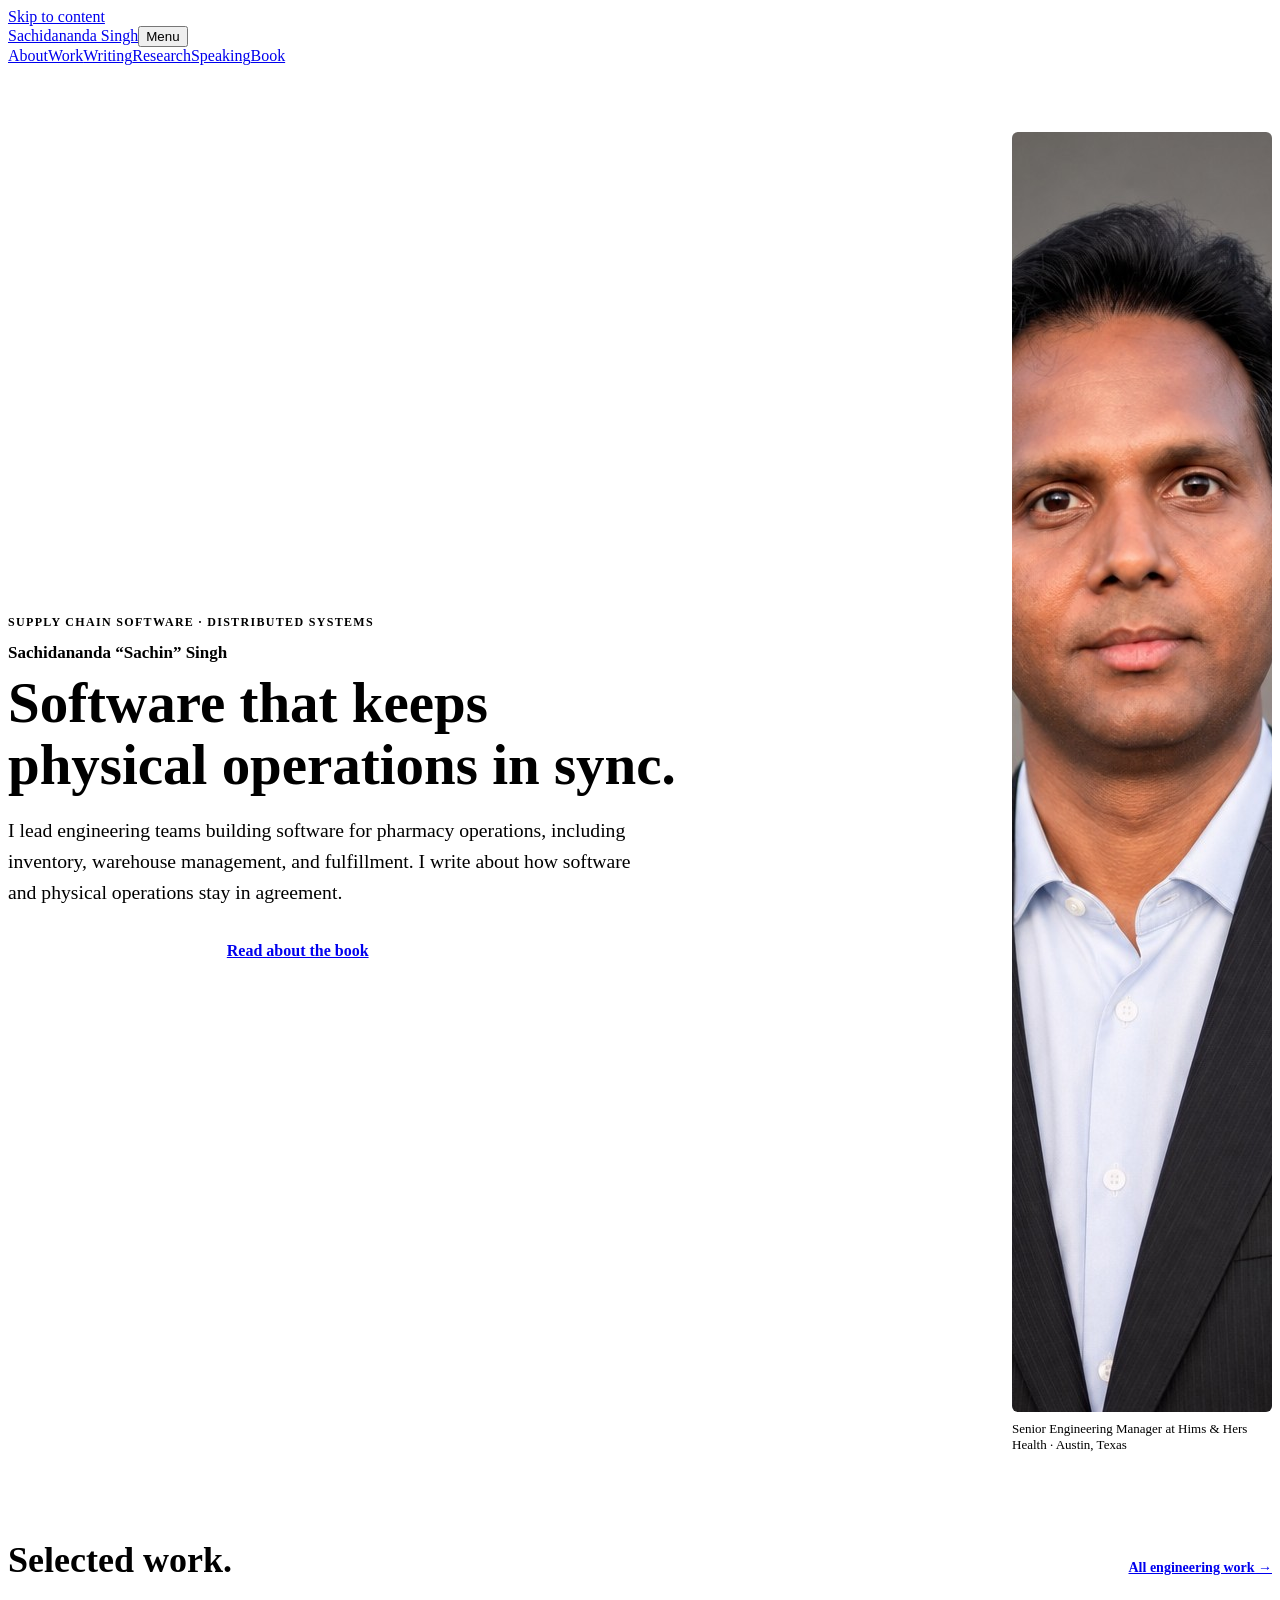
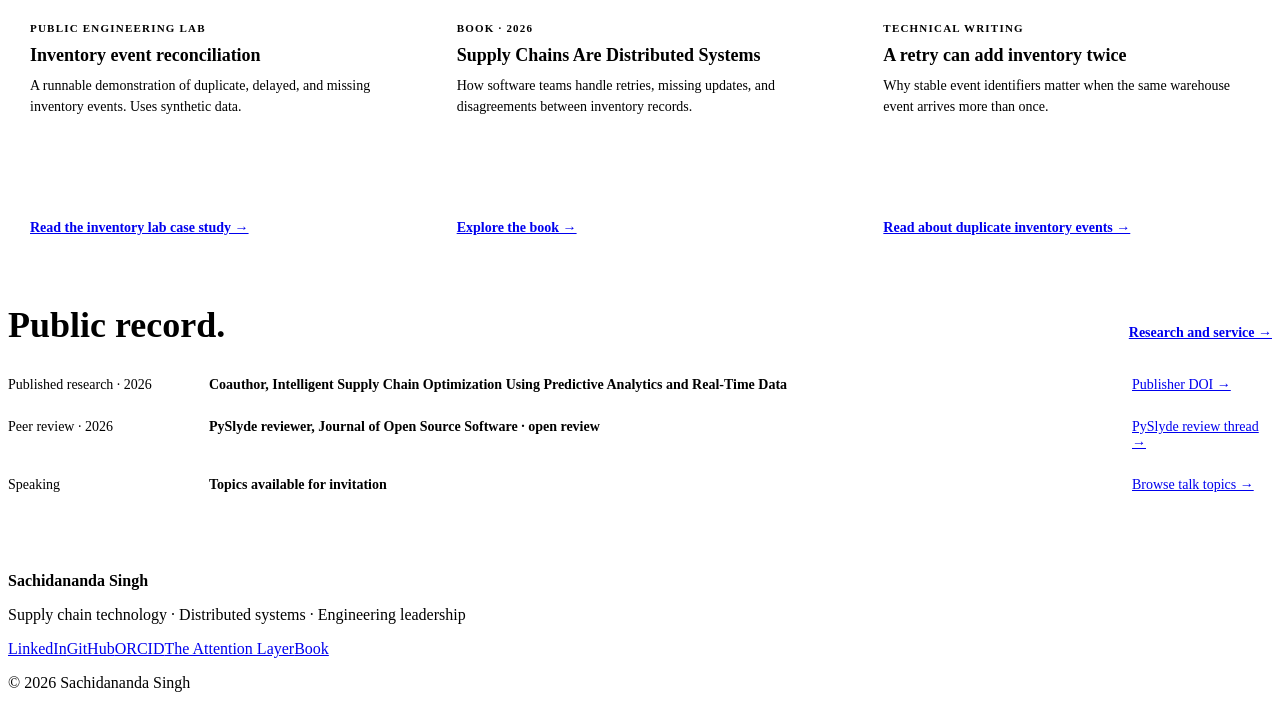
==== commit 2f27cc0d: "Present selected engineering work and sources" ====
--- a/index.html
+++ b/index.html
@@ -3,89 +3,56 @@
 <head>
 <meta charset="utf-8">
 <meta name="viewport" content="width=device-width, initial-scale=1">
-<title>Sachidananda Singh | Supply chain software and distributed systems</title>
-<meta name="description" content="Sachidananda (Sachin) Singh is an engineering leader in supply chain software and distributed systems, author of Supply Chains Are Distributed Systems.">
+<title>Sachidananda Singh | Engineering leadership, supply chain and distributed systems</title>
+<meta name="description" content="Sachidananda (Sachin) Singh leads engineering for pharmacy operations and writes about supply chain software and distributed systems. Explore his public code, book and research.">
 <meta name="author" content="Sachidananda Singh">
 <link rel="canonical" href="https://sachidanandasingh.com/">
 <meta property="og:type" content="profile">
 <meta property="og:site_name" content="Sachidananda Singh">
-<meta property="og:title" content="Sachidananda Singh | Supply chain software and distributed systems">
-<meta property="og:description" content="Sachidananda (Sachin) Singh is an engineering leader in supply chain software and distributed systems, author of Supply Chains Are Distributed Systems.">
+<meta property="og:title" content="Sachidananda Singh | Engineering leadership, supply chain and distributed systems">
+<meta property="og:description" content="Sachidananda (Sachin) Singh leads engineering for pharmacy operations and writes about supply chain software and distributed systems. Explore his public code, book and research.">
 <meta property="og:url" content="https://sachidanandasingh.com/">
 <meta property="og:image" content="https://sachidanandasingh.com/images/sachidananda-singh.jpg">
 <meta property="og:image:alt" content="Sachidananda Singh">
 <meta name="twitter:card" content="summary">
-<meta name="twitter:title" content="Sachidananda Singh | Supply chain software and distributed systems">
-<meta name="twitter:description" content="Sachidananda (Sachin) Singh is an engineering leader in supply chain software and distributed systems, author of Supply Chains Are Distributed Systems.">
+<meta name="twitter:title" content="Sachidananda Singh | Engineering leadership, supply chain and distributed systems">
+<meta name="twitter:description" content="Sachidananda (Sachin) Singh leads engineering for pharmacy operations and writes about supply chain software and distributed systems. Explore his public code, book and research.">
 <meta name="twitter:image" content="https://sachidanandasingh.com/images/sachidananda-singh.jpg">
 <link rel="icon" href="https://sachidanandasingh.com/favicon.svg" type="image/svg+xml">
 <link rel="preconnect" href="https://fonts.googleapis.com"><link rel="preconnect" href="https://fonts.gstatic.com" crossorigin><link rel="stylesheet" href="https://fonts.googleapis.com/css2?family=Inter:wght@400..800&amp;display=swap">
 <link rel="stylesheet" href="https://sachidanandasingh.com/styles.css?v=20261120d">
-<script type="application/ld+json">{"@context": "https://schema.org", "@graph": [{"@type": "WebSite", "@id": "https://sachidanandasingh.com/#website", "url": "https://sachidanandasingh.com/", "name": "Sachidananda Singh", "inLanguage": "en"}, {"@type": "ProfilePage", "url": "https://sachidanandasingh.com/", "name": "Sachidananda Singh", "dateModified": "2026-11-20", "isPartOf": {"@id": "https://sachidanandasingh.com/#website"}, "mainEntity": {"@type": "Person", "@id": "https://sachidanandasingh.com/#person", "name": "Sachidananda Singh", "alternateName": ["Sachin Singh", "Sachidananda (Sachin) Singh"], "description": "Engineering leader in supply chain software and distributed systems, and author of Supply Chains Are Distributed Systems.", "url": "https://sachidanandasingh.com/", "image": "https://sachidanandasingh.com/images/sachidananda-singh.jpg", "jobTitle": "Senior Engineering Manager", "worksFor": {"@type": "Organization", "name": "Hims & Hers Health", "url": "https://www.hims.com/"}, "address": {"@type": "PostalAddress", "addressLocality": "Austin", "addressRegion": "TX", "addressCountry": "US"}, "alumniOf": {"@type": "CollegeOrUniversity", "name": "Sri Venkateswara University"}, "memberOf": [{"@type": "Organization", "name": "IEEE", "url": "https://www.ieee.org/"}, {"@type": "Organization", "name": "Association for Computing Machinery", "url": "https://www.acm.org/"}], "knowsAbout": ["Supply chain software", "Distributed systems", "Inventory and fulfillment platforms", "Last mile delivery software", "Time synchronization", "AI in operational decisions"], "identifier": {"@type": "PropertyValue", "propertyID": "ORCID", "value": "0009-0000-1926-6085"}, "sameAs": ["https://www.linkedin.com/in/sachidanand/", "https://github.com/showdawn", "https://orcid.org/0009-0000-1926-6085", "https://www.amazon.com/Sachidananda-Singh/e/B0H9X3S6Y4", "https://sessionize.com/sachidananda-singh/"]}}]}</script>
+<script type="application/ld+json">{"@context": "https://schema.org", "@graph": [{"@type": "WebSite", "@id": "https://sachidanandasingh.com/#website", "url": "https://sachidanandasingh.com/", "name": "Sachidananda Singh", "inLanguage": "en"}, {"@type": "ProfilePage", "url": "https://sachidanandasingh.com/", "name": "Sachidananda Singh", "dateModified": "2026-11-26", "isPartOf": {"@id": "https://sachidanandasingh.com/#website"}, "mainEntity": {"@type": "Person", "@id": "https://sachidanandasingh.com/#person", "name": "Sachidananda Singh", "alternateName": ["Sachin Singh", "Sachidananda (Sachin) Singh"], "description": "Engineering leader in supply chain software and distributed systems, and author of Supply Chains Are Distributed Systems.", "url": "https://sachidanandasingh.com/", "image": "https://sachidanandasingh.com/images/sachidananda-singh.jpg", "jobTitle": "Senior Engineering Manager", "worksFor": {"@type": "Organization", "name": "Hims & Hers Health", "url": "https://www.hims.com/"}, "address": {"@type": "PostalAddress", "addressLocality": "Austin", "addressRegion": "TX", "addressCountry": "US"}, "alumniOf": {"@type": "CollegeOrUniversity", "name": "Sri Venkateswara University"}, "memberOf": [{"@type": "Organization", "name": "IEEE", "url": "https://www.ieee.org/"}, {"@type": "Organization", "name": "Association for Computing Machinery", "url": "https://www.acm.org/"}], "knowsAbout": ["Supply chain software", "Distributed systems", "Inventory and fulfillment platforms", "Last mile delivery software", "Time synchronization", "AI in operational decisions"], "identifier": {"@type": "PropertyValue", "propertyID": "ORCID", "value": "0009-0000-1926-6085"}, "sameAs": ["https://www.linkedin.com/in/sachidanand/", "https://github.com/showdawn", "https://orcid.org/0009-0000-1926-6085", "https://www.amazon.com/Sachidananda-Singh/e/B0H9X3S6Y4", "https://sessionize.com/sachidananda-singh/"]}, "description": "Sachidananda (Sachin) Singh leads engineering for pharmacy operations and writes about supply chain software and distributed systems. Explore his public code, book and research."}]}</script>
 <meta name="google-site-verification" content="_LT2ajNNjuZKzLQ8SscYR_Si97f6bFQzGBwzVaaAatw">
 <meta name="google-site-verification" content="7UxbhBd1fpEf09kclrhTqqzq4XXfyxk5YruET4JECC8">
+<link rel="stylesheet" href="/portfolio.css?v=20261126">
 </head>
 <body><a class="skip" href="#main">Skip to content</a><header class="site-header"><nav class="wrap nav" aria-label="Main navigation"><a class="logo" href="https://sachidanandasingh.com/">Sachidananda Singh</a><button class="nav-toggle" aria-expanded="false" aria-controls="navigation">Menu</button><div class="nav-links" id="navigation"><a href="https://sachidanandasingh.com/about/">About</a><a href="https://sachidanandasingh.com/work/">Work</a><a href="https://sachidanandasingh.com/writing/">Writing</a><a href="https://sachidanandasingh.com/research/">Research</a><a href="https://sachidanandasingh.com/speaking/">Speaking</a><a href="https://sachidanandasingh.com/book/">Book</a></div></nav></header>
 <main id="main">
-<section class="wrap hello">
-<div class="hello-main">
-<img class="hello-photo-m" src="https://sachidanandasingh.com/images/sachidananda-singh.jpg" width="1024" height="1280" alt="Sachidananda Singh">
-<h1>Hello, I'm Sachidananda Singh<span class="dot">.</span></h1>
-<p class="hello-sub">Engineering leader, author of <strong>Supply Chains Are Distributed Systems</strong> and IEEE Senior Member. Most people call me Sachin.</p>
-<p>Briefly about me.</p>
-<ul class="about-list">
-<li>I lead supply chain and fulfillment engineering at <a href="https://www.hims.com/">Hims &amp; Hers Health</a>, and I live in Austin, Texas.</li>
-<li>Before that I led the teams behind last mile delivery and fleet software at Wayfair. Earlier I was a software engineer at AWS, working on <a href="https://docs.aws.amazon.com/AWSEC2/latest/UserGuide/set-time.html">Amazon Time Sync Service</a>.</li>
-<li>My book <a href="https://sachidanandasingh.com/book/"><em>Supply Chains Are Distributed Systems</em></a> came out in 2026. It's for engineering and operations leaders who have to keep software records and physical goods in agreement.</li>
-<li>I review other people's work. I've served on Artifact Evaluation Committees for <a href="https://conferences.sigcomm.org/sigcomm/2026/artifacts/">ACM SIGCOMM</a> and <a href="https://www.sigsac.org/ccs/CCS2026/call-for/call-for-artifacts.html">ACM CCS</a>, I review manuscripts for the journal <a href="https://www.informatica.si/index.php/informatica">Informatica</a>, and I judged the <a href="https://cta.secure-platform.com/ces-judging-application/gallery/rounds/82014/details/31113">CES Innovation Awards</a>.</li>
-<li>I'm an IEEE Senior Member and a member of ACM. My paper on <a href="https://doi.org/10.62441/actainnovations.v63i1s.1426">predictive analytics in supply chains</a> appeared in Acta Innovations in 2026.</li>
-</ul>
-<p>Feel free to <a href="https://www.linkedin.com/in/sachidanand/">contact me on LinkedIn</a>.</p>
-
-<h2 id="writing">Recent writing<span class="dot">.</span></h2>
-<ul class="dated">
-<li><time datetime="2026-11-20">20 Nov 2026</time><div><a href="https://sachidanandasingh.com/writing/how-supply-chains-became-software/">How supply chains became software</a><span>70 years of change, from the shipping container to AI.</span></div></li>
-<li><time datetime="2026-09-14">14 Sep 2026</time><div><a href="https://sachidanandasingh.com/writing/duplicate-inventory-events/">A retry can add inventory twice</a><span>How stable event identities prevent duplicate inventory updates.</span></div></li>
-<li><time datetime="2026-09-14">14 Sep 2026</time><div><a href="https://sachidanandasingh.com/writing/snapshot-watermarks/">Recover missing inventory events with a snapshot watermark</a><span>Snapshot boundaries, delayed events and recovery.</span></div></li>
-</ul>
-<p class="more"><a href="https://sachidanandasingh.com/writing/">All writing</a></p>
-
-<h2 id="review">Judging and peer review<span class="dot">.</span></h2>
-<ul class="plain">
-<li><a href="https://cta.secure-platform.com/ces-judging-application/gallery/rounds/82014/details/31113">CES Innovation Awards 2027</a><span>Judge, Consumer Technology Association</span></li>
-<li><a href="https://conferences.sigcomm.org/sigcomm/2026/artifacts/">ACM SIGCOMM 2026</a><span>Artifact Evaluation Committee</span></li>
-<li><a href="https://www.sigsac.org/ccs/CCS2026/call-for/call-for-artifacts.html">ACM CCS 2026</a><span>Artifact Evaluation Committee</span></li>
-<li><a href="https://www.informatica.si/index.php/informatica">Informatica</a><span>Peer reviewer, 11 manuscripts in 2026</span></li>
-<li><a href="https://www.digitalhealthhub.org/awards/2026/judges">Digital Health &amp; AI Awards 2026</a><span>Judge, Digital Health Hub Foundation</span></li>
-<li><strong>University of Chicago</strong><span>Industry judge, MS in Applied Data Science Capstone Showcase</span></li>
-</ul>
-<p class="more"><a href="https://sachidanandasingh.com/research/">More on research and review</a></p>
-
-<h2 id="publications">Publications<span class="dot">.</span></h2>
-<ul class="plain">
-<li><a href="https://sachidanandasingh.com/book/">Supply Chains Are Distributed Systems</a><span>Book, 2026. Paperback, hardcover and Kindle</span></li>
-<li><a href="https://doi.org/10.62441/actainnovations.v63i1s.1426">Intelligent Supply Chain Optimization Using Predictive Analytics and Real-Time Data</a><span>With Mohammed Muqthar Ghori. Acta Innovations, volume 63, number 1s, 2026</span></li>
-</ul>
-
-<h2 id="talks">Talks I offer<span class="dot">.</span></h2>
-<ul class="plain">
-<li><a href="https://sachidanandasingh.com/speaking/">When retries change the inventory count</a><span>30 minutes, for backend engineers and engineering leaders</span></li>
-<li><a href="https://sachidanandasingh.com/speaking/">The inventory promise across a software boundary</a><span>30 minutes, for engineering managers, architects and operations leaders</span></li>
-</ul>
+<section class="wrap portfolio-hero" aria-labelledby="hero-title">
+<div>
+<p class="kicker">Supply chain software · Distributed systems</p>
+<p class="person-name">Sachidananda “Sachin” Singh</p>
+<h1 id="hero-title">Software that keeps physical operations in sync<span class="dot">.</span></h1>
+<p class="lede">I lead engineering teams building software for pharmacy operations, including inventory, warehouse management, and fulfillment. I write about how software and physical operations stay in agreement.</p>
+<div class="portfolio-actions"><a class="cta" href="#work">Explore selected work →</a><a href="/book/">Read about the book</a></div>
 </div>
-
-<aside class="hello-side">
-<img class="portrait" src="https://sachidanandasingh.com/images/sachidananda-singh.jpg" width="1024" height="1280" alt="Sachidananda Singh" fetchpriority="high">
-<div class="side-block"><h3>My book<span class="dot">.</span></h3>
-<a href="https://sachidanandasingh.com/book/"><img class="book-cover" src="https://sachidanandasingh.com/images/supply-chains-book.jpg" width="1600" height="2560" alt="Cover of Supply Chains Are Distributed Systems by Sachidananda Singh"></a>
-<p>For engineering and operations leaders, on what happens when software state and the physical world disagree.</p>
-<p><a href="https://www.amazon.com/dp/B0H9QRPPCZ">View on Amazon</a> · <a href="https://sachidanandasingh.com/book/">About the book</a></p></div>
-<div class="side-block"><h3>Want me to speak, review or judge?</h3>
-<p>I take on talks, peer review and judging in supply chain software and distributed systems.</p>
-<p><a href="https://www.linkedin.com/in/sachidanand/">Get in touch</a></p></div>
-<div class="side-block"><h3>Elsewhere<span class="dot">.</span></h3>
-<ul class="links"><li><a href="https://www.linkedin.com/in/sachidanand/">LinkedIn</a></li><li><a href="https://github.com/showdawn">GitHub</a></li><li><a href="https://orcid.org/0009-0000-1926-6085">ORCID</a></li><li><a href="https://theattentionlayer.substack.com/">The Attention Layer</a>, my newsletter</li></ul></div>
-</aside>
+<figure class="face"><img class="headshot" src="/images/sachidananda-singh.jpg" width="1024" height="1280" alt="Sachidananda Singh" fetchpriority="high"><figcaption>Senior Engineering Manager at Hims &amp; Hers Health · Austin, Texas</figcaption></figure>
+</section>
+<section class="wrap portfolio-work" id="work" aria-labelledby="selected-title">
+<div class="heading-row"><h2 id="selected-title">Selected work<span class="dot">.</span></h2><a href="/work/">All engineering work →</a></div>
+<div class="portfolio-grid">
+<article class="portfolio-card"><p class="kicker">Public engineering lab</p><h3>Inventory event reconciliation</h3><p>A runnable demonstration of duplicate, delayed, and missing inventory events. Uses synthetic data.</p><a href="/work/inventory-event-reconciliation/">Read the inventory lab case study →</a></article>
+<article class="portfolio-card" id="publications"><p class="kicker">Book · 2026</p><h3>Supply Chains Are Distributed Systems</h3><p>How software teams handle retries, missing updates, and disagreements between inventory records.</p><a href="/book/">Explore the book →</a></article>
+<article class="portfolio-card" id="writing"><p class="kicker">Technical writing</p><h3>A retry can add inventory twice</h3><p>Why stable event identifiers matter when the same warehouse event arrives more than once.</p><a href="/writing/duplicate-inventory-events/">Read about duplicate inventory events →</a></article>
+</div>
+</section>
+<section class="wrap sources" id="review" aria-labelledby="public-record-title">
+<div class="heading-row"><h2 id="public-record-title">Public record<span class="dot">.</span></h2><a href="/research/">Research and service →</a></div>
+<dl class="proof-list">
+<div class="proof-row"><dt class="proof-type">Published research · 2026</dt><dd><strong>Coauthor, Intelligent Supply Chain Optimization Using Predictive Analytics and Real-Time Data</strong></dd><dd><a href="https://doi.org/10.62441/actainnovations.v63i1s.1426">Publisher DOI →</a></dd></div>
+<div class="proof-row"><dt class="proof-type">Peer review · 2026</dt><dd><strong>PySlyde reviewer, Journal of Open Source Software · open review</strong></dd><dd><a href="https://github.com/openjournals/joss-reviews/issues/11196">PySlyde review thread →</a></dd></div>
+<div class="proof-row" id="talks"><dt class="proof-type">Speaking</dt><dd><strong>Topics available for invitation</strong></dd><dd><a href="/speaking/">Browse talk topics →</a></dd></div>
+</dl>
 </section>
 </main>
 <footer id="contact"><div class="wrap footer"><div><strong>Sachidananda Singh</strong><p>Supply chain technology · Distributed systems · Engineering leadership</p></div><div class="footer-links"><a href="https://www.linkedin.com/in/sachidanand/">LinkedIn</a><a href="https://github.com/showdawn">GitHub</a><a href="https://orcid.org/0009-0000-1926-6085">ORCID</a><a href="https://theattentionlayer.substack.com/">The Attention Layer</a><a href="https://sachidanandasingh.com/book/">Book</a></div></div><p class="copyright">© 2026 Sachidananda Singh</p></footer><script src="https://sachidanandasingh.com/script.js"></script></body></html>
--- a/portfolio.css
+++ b/portfolio.css
@@ -0,0 +1,62 @@
+.portfolio-hero{display:grid;grid-template-columns:minmax(0,1.8fr) minmax(240px,1fr);gap:88px;padding:67px 0 51px;align-items:center}
+.kicker{color:var(--blue);font-weight:750;text-transform:uppercase;letter-spacing:.11em;font-size:12px;margin:0 0 13px}
+.portfolio-hero h1,.case-title{font-size:clamp(2.1rem,5.2vw,4.15rem);line-height:1.08;max-width:800px;margin:0 0 20px}
+.person-name{font-size:17px;font-weight:700;margin:0 0 9px}
+.lede{font-size:clamp(1rem,1.8vw,1.23rem);color:var(--muted);line-height:1.56;max-width:650px;margin:0 0 24px}
+.headshot{width:100%;max-width:260px;border-radius:6px;display:block;aspect-ratio:1/1.08;object-fit:cover;object-position:center 24%}
+.face{justify-self:end;margin:0;width:100%;max-width:260px}
+.face figcaption{font-size:13px;color:var(--muted);margin-top:9px}
+.portfolio-actions{display:flex;align-items:center;flex-wrap:wrap;gap:16px}
+.cta{background:var(--blue);color:white;padding:10px 16px;border-radius:5px;text-decoration:none;font-weight:700}
+.portfolio-actions a:not(.cta){font-weight:650}
+.breadcrumbs-line{margin:0 0 22px;color:var(--muted);font-size:14px}
+.portfolio-work{border-top:1px solid var(--line);padding:36px 0 4px}
+.heading-row{display:flex;align-items:baseline;justify-content:space-between;gap:20px;margin-bottom:17px}
+.heading-row h2,.sources h2{font-size:clamp(1.55rem,3.5vw,2.25rem);line-height:1.15;margin:0}
+.heading-row a{font-size:14px;font-weight:700;white-space:nowrap}
+.portfolio-grid{display:grid;grid-template-columns:repeat(3,minmax(0,1fr));gap:16px}
+.portfolio-card{border:1px solid var(--line);border-radius:8px;padding:22px;display:flex;flex-direction:column;align-items:flex-start;min-height:216px}
+.portfolio-card .kicker{font-size:11px;margin-bottom:7px}
+.portfolio-card h3{font-size:18px;line-height:1.25;margin:0 0 10px}
+.portfolio-card p{color:var(--muted);margin:0 0 16px;line-height:1.48;font-size:14px}
+.portfolio-card a{margin-top:auto;font-size:14px;font-weight:700}
+.sources{padding:43px 0 50px}
+.proof-row{display:grid;grid-template-columns:155px minmax(0,1fr) 140px;gap:16px;align-items:baseline;border-bottom:1px solid var(--line);padding:13px 0;font-size:14px}
+.proof-list{border-top:1px solid var(--line);margin-top:16px}.proof-row{margin:0}.proof-row dd{margin:0}
+.proof-row a:last-child{text-align:right}
+.proof-type{color:var(--muted)}
+.case-hero{padding:39px 0 33px}
+.case-hero .case-title{max-width:925px}
+.case-hero .lede{max-width:800px}
+.factbar{border-top:1px solid var(--line);border-bottom:1px solid var(--line);display:grid;grid-template-columns:repeat(3,1fr);gap:16px;padding:15px 0}
+.factbar strong{display:block;color:var(--blue);font-size:12px;text-transform:uppercase;letter-spacing:.08em}
+.factbar span{display:block;margin-top:3px;font-weight:650}
+.case-content{display:grid;grid-template-columns:minmax(0,2fr) minmax(250px,1fr);gap:55px;padding:34px 0 62px}
+.case-content h2{font-size:1.48rem;margin:0 0 6px}
+.case-content section{margin:0 0 19px}
+.case-content p{font-size:15px;margin:0 0 10px;color:var(--muted)}
+.reference-box{background:var(--cream);border:1px solid var(--line);padding:21px;border-radius:8px;align-self:start}
+.reference-box ul{margin:8px 0 20px;padding-left:18px;font-size:14px}
+.reference-box li{margin-top:8px}
+@media(max-width:850px){.portfolio-hero{gap:44px}.portfolio-grid{gap:12px}.portfolio-card{padding:17px}}
+@media(max-width:720px){
+.portfolio-hero{position:relative;grid-template-columns:1fr;gap:20px;padding:26px 0 25px;align-items:start}
+.portfolio-hero .face{grid-row:1;justify-self:start;max-width:78px}
+.face figcaption{display:none}
+.headshot{aspect-ratio:1/1;object-position:center 23%;border-radius:6px}
+.portfolio-hero h1{font-size:clamp(2rem,10vw,2.55rem);margin-bottom:13px}
+.kicker{font-size:10px;margin-bottom:8px}.person-name{font-size:14px;margin-bottom:7px}
+.lede{margin-bottom:16px}
+.portfolio-actions{gap:12px;font-size:13px}
+.portfolio-work{padding-top:24px}.heading-row{margin-bottom:13px}.heading-row a{font-size:12px}
+.portfolio-grid{grid-template-columns:1fr}.portfolio-card{min-height:0}.portfolio-card p{margin-bottom:10px}
+.sources{padding:27px 0}.proof-row{grid-template-columns:1fr;gap:2px}
+.proof-row a:last-child{text-align:left}
+.case-hero{padding:18px 0 20px}.factbar,.case-content{grid-template-columns:1fr;gap:16px}
+.case-content{padding-top:23px}.factbar span{margin-top:0}
+}
+.portfolio-hero h1,.case-title{text-wrap:balance}
+@media(min-width:721px){.portfolio-hero h1{font-size:clamp(2.2rem,4.45vw,3.75rem)}.case-hero .case-title{font-size:clamp(2.2rem,4.45vw,3.75rem)}.proof-row{grid-template-columns:185px minmax(0,1fr) 140px}}
+
+.portfolio-hero .cta,.case-hero .cta{color:#fff}.portfolio-hero .cta:hover,.case-hero .cta:hover{background:var(--navy);color:#fff}.portfolio-hero a:focus-visible,.portfolio-work a:focus-visible,.sources a:focus-visible,.case-hero a:focus-visible{outline:2px solid var(--blue);outline-offset:4px}
+@media(max-width:720px){.proof-row dd a:last-child{text-align:left}}
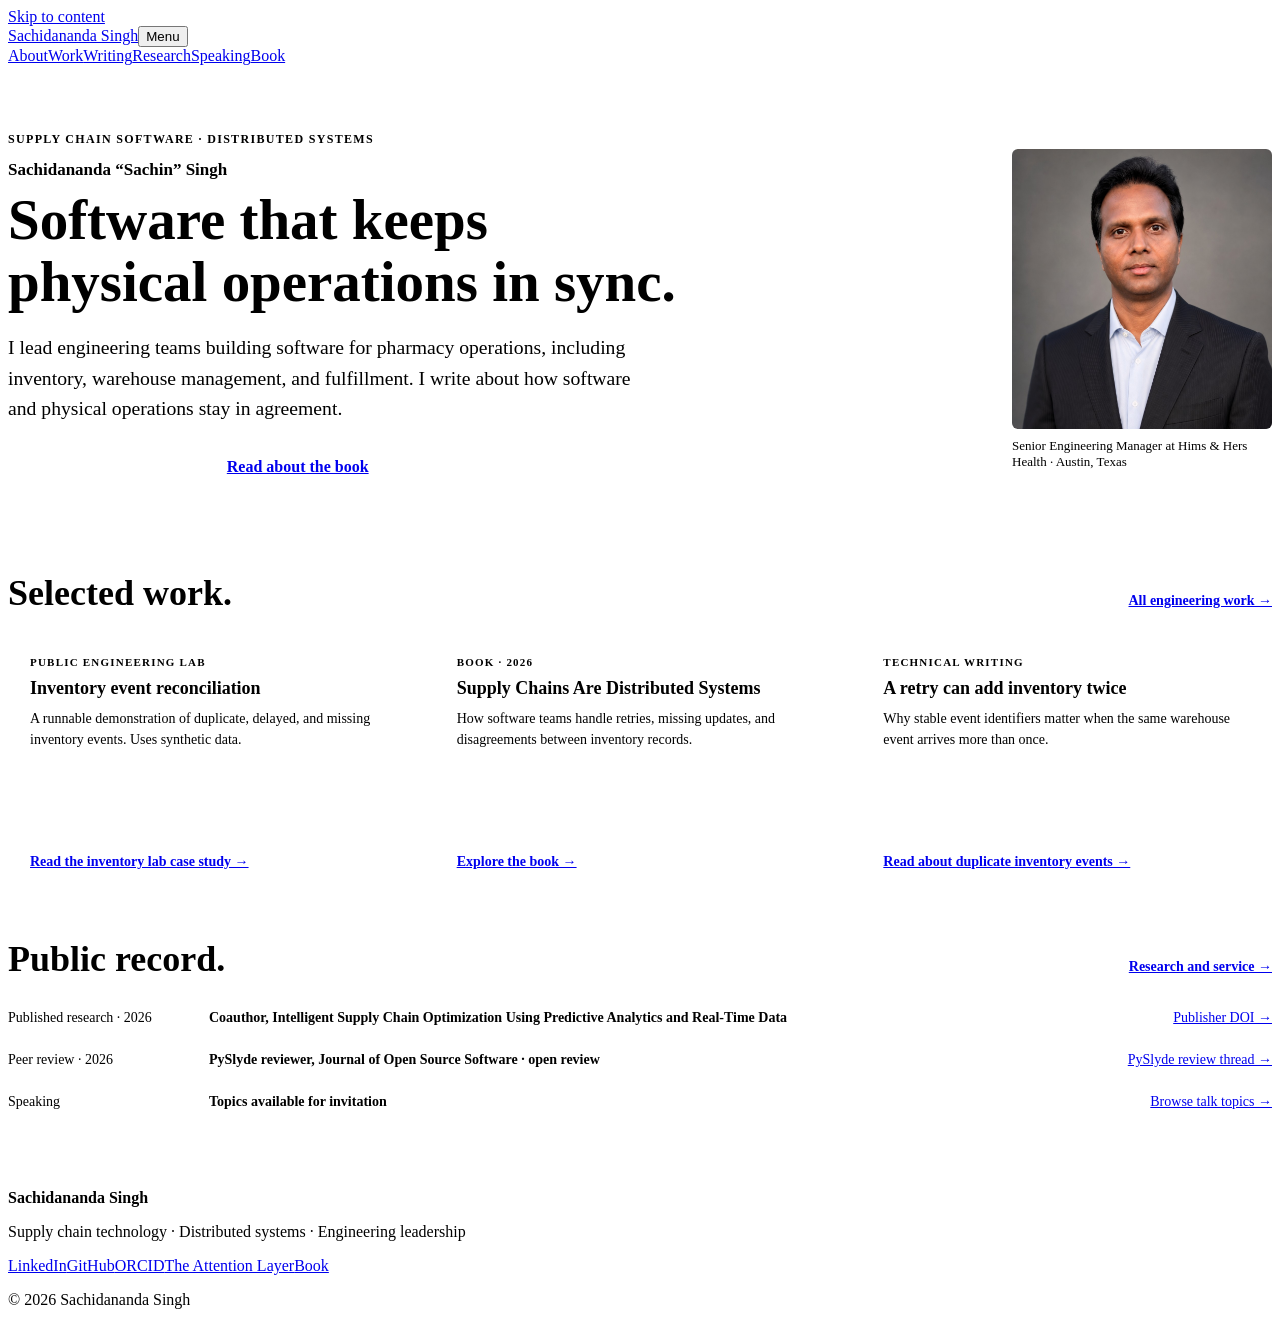
==== commit 91ad5f37: "Keep Public record links aligned at every width" ====
--- a/index.html
+++ b/index.html
@@ -24,7 +24,7 @@
 <script type="application/ld+json">{"@context": "https://schema.org", "@graph": [{"@type": "WebSite", "@id": "https://sachidanandasingh.com/#website", "url": "https://sachidanandasingh.com/", "name": "Sachidananda Singh", "inLanguage": "en"}, {"@type": "ProfilePage", "url": "https://sachidanandasingh.com/", "name": "Sachidananda Singh", "dateModified": "2026-11-26", "isPartOf": {"@id": "https://sachidanandasingh.com/#website"}, "mainEntity": {"@type": "Person", "@id": "https://sachidanandasingh.com/#person", "name": "Sachidananda Singh", "alternateName": ["Sachin Singh", "Sachidananda (Sachin) Singh"], "description": "Engineering leader in supply chain software and distributed systems, and author of Supply Chains Are Distributed Systems.", "url": "https://sachidanandasingh.com/", "image": "https://sachidanandasingh.com/images/sachidananda-singh.jpg", "jobTitle": "Senior Engineering Manager", "worksFor": {"@type": "Organization", "name": "Hims & Hers Health", "url": "https://www.hims.com/"}, "address": {"@type": "PostalAddress", "addressLocality": "Austin", "addressRegion": "TX", "addressCountry": "US"}, "alumniOf": {"@type": "CollegeOrUniversity", "name": "Sri Venkateswara University"}, "memberOf": [{"@type": "Organization", "name": "IEEE", "url": "https://www.ieee.org/"}, {"@type": "Organization", "name": "Association for Computing Machinery", "url": "https://www.acm.org/"}], "knowsAbout": ["Supply chain software", "Distributed systems", "Inventory and fulfillment platforms", "Last mile delivery software", "Time synchronization", "AI in operational decisions"], "identifier": {"@type": "PropertyValue", "propertyID": "ORCID", "value": "0009-0000-1926-6085"}, "sameAs": ["https://www.linkedin.com/in/sachidanand/", "https://github.com/showdawn", "https://orcid.org/0009-0000-1926-6085", "https://www.amazon.com/Sachidananda-Singh/e/B0H9X3S6Y4", "https://sessionize.com/sachidananda-singh/"]}, "description": "Sachidananda (Sachin) Singh leads engineering for pharmacy operations and writes about supply chain software and distributed systems. Explore his public code, book and research."}]}</script>
 <meta name="google-site-verification" content="_LT2ajNNjuZKzLQ8SscYR_Si97f6bFQzGBwzVaaAatw">
 <meta name="google-site-verification" content="7UxbhBd1fpEf09kclrhTqqzq4XXfyxk5YruET4JECC8">
-<link rel="stylesheet" href="/portfolio.css?v=20261126">
+<link rel="stylesheet" href="/portfolio.css?v=20261126b">
 </head>
 <body><a class="skip" href="#main">Skip to content</a><header class="site-header"><nav class="wrap nav" aria-label="Main navigation"><a class="logo" href="https://sachidanandasingh.com/">Sachidananda Singh</a><button class="nav-toggle" aria-expanded="false" aria-controls="navigation">Menu</button><div class="nav-links" id="navigation"><a href="https://sachidanandasingh.com/about/">About</a><a href="https://sachidanandasingh.com/work/">Work</a><a href="https://sachidanandasingh.com/writing/">Writing</a><a href="https://sachidanandasingh.com/research/">Research</a><a href="https://sachidanandasingh.com/speaking/">Speaking</a><a href="https://sachidanandasingh.com/book/">Book</a></div></nav></header>
 <main id="main">
--- a/portfolio.css
+++ b/portfolio.css
@@ -3,7 +3,7 @@
 .portfolio-hero h1,.case-title{font-size:clamp(2.1rem,5.2vw,4.15rem);line-height:1.08;max-width:800px;margin:0 0 20px}
 .person-name{font-size:17px;font-weight:700;margin:0 0 9px}
 .lede{font-size:clamp(1rem,1.8vw,1.23rem);color:var(--muted);line-height:1.56;max-width:650px;margin:0 0 24px}
-.headshot{width:100%;max-width:260px;border-radius:6px;display:block;aspect-ratio:1/1.08;object-fit:cover;object-position:center 24%}
+.headshot{width:100%;height:auto;max-width:260px;max-height:280px;border-radius:6px;display:block;aspect-ratio:1/1.08;object-fit:cover;object-position:center 24%}
 .face{justify-self:end;margin:0;width:100%;max-width:260px}
 .face figcaption{font-size:13px;color:var(--muted);margin-top:9px}
 .portfolio-actions{display:flex;align-items:center;flex-wrap:wrap;gap:16px}
@@ -21,9 +21,9 @@
 .portfolio-card p{color:var(--muted);margin:0 0 16px;line-height:1.48;font-size:14px}
 .portfolio-card a{margin-top:auto;font-size:14px;font-weight:700}
 .sources{padding:43px 0 50px}
-.proof-row{display:grid;grid-template-columns:155px minmax(0,1fr) 140px;gap:16px;align-items:baseline;border-bottom:1px solid var(--line);padding:13px 0;font-size:14px}
+.proof-row{display:grid;grid-template-columns:155px minmax(0,1fr) max-content;gap:16px;align-items:baseline;border-bottom:1px solid var(--line);padding:13px 0;font-size:14px}
 .proof-list{border-top:1px solid var(--line);margin-top:16px}.proof-row{margin:0}.proof-row dd{margin:0}
-.proof-row a:last-child{text-align:right}
+.proof-row dd:last-child{justify-self:end}.proof-row dd:last-child a{display:inline-block;white-space:nowrap}
 .proof-type{color:var(--muted)}
 .case-hero{padding:39px 0 33px}
 .case-hero .case-title{max-width:925px}
@@ -43,7 +43,7 @@
 .portfolio-hero{position:relative;grid-template-columns:1fr;gap:20px;padding:26px 0 25px;align-items:start}
 .portfolio-hero .face{grid-row:1;justify-self:start;max-width:78px}
 .face figcaption{display:none}
-.headshot{aspect-ratio:1/1;object-position:center 23%;border-radius:6px}
+.headshot{height:78px;aspect-ratio:1/1;object-position:center 23%;border-radius:6px}
 .portfolio-hero h1{font-size:clamp(2rem,10vw,2.55rem);margin-bottom:13px}
 .kicker{font-size:10px;margin-bottom:8px}.person-name{font-size:14px;margin-bottom:7px}
 .lede{margin-bottom:16px}
@@ -51,12 +51,11 @@
 .portfolio-work{padding-top:24px}.heading-row{margin-bottom:13px}.heading-row a{font-size:12px}
 .portfolio-grid{grid-template-columns:1fr}.portfolio-card{min-height:0}.portfolio-card p{margin-bottom:10px}
 .sources{padding:27px 0}.proof-row{grid-template-columns:1fr;gap:2px}
-.proof-row a:last-child{text-align:left}
+.proof-row dd:last-child{justify-self:start;margin-top:3px}
 .case-hero{padding:18px 0 20px}.factbar,.case-content{grid-template-columns:1fr;gap:16px}
 .case-content{padding-top:23px}.factbar span{margin-top:0}
 }
 .portfolio-hero h1,.case-title{text-wrap:balance}
-@media(min-width:721px){.portfolio-hero h1{font-size:clamp(2.2rem,4.45vw,3.75rem)}.case-hero .case-title{font-size:clamp(2.2rem,4.45vw,3.75rem)}.proof-row{grid-template-columns:185px minmax(0,1fr) 140px}}
+@media(min-width:721px){.portfolio-hero h1{font-size:clamp(2.2rem,4.45vw,3.75rem)}.case-hero .case-title{font-size:clamp(2.2rem,4.45vw,3.75rem)}.proof-row{grid-template-columns:185px minmax(0,1fr) max-content}}
 
 .portfolio-hero .cta,.case-hero .cta{color:#fff}.portfolio-hero .cta:hover,.case-hero .cta:hover{background:var(--navy);color:#fff}.portfolio-hero a:focus-visible,.portfolio-work a:focus-visible,.sources a:focus-visible,.case-hero a:focus-visible{outline:2px solid var(--blue);outline-offset:4px}
-@media(max-width:720px){.proof-row dd a:last-child{text-align:left}}
